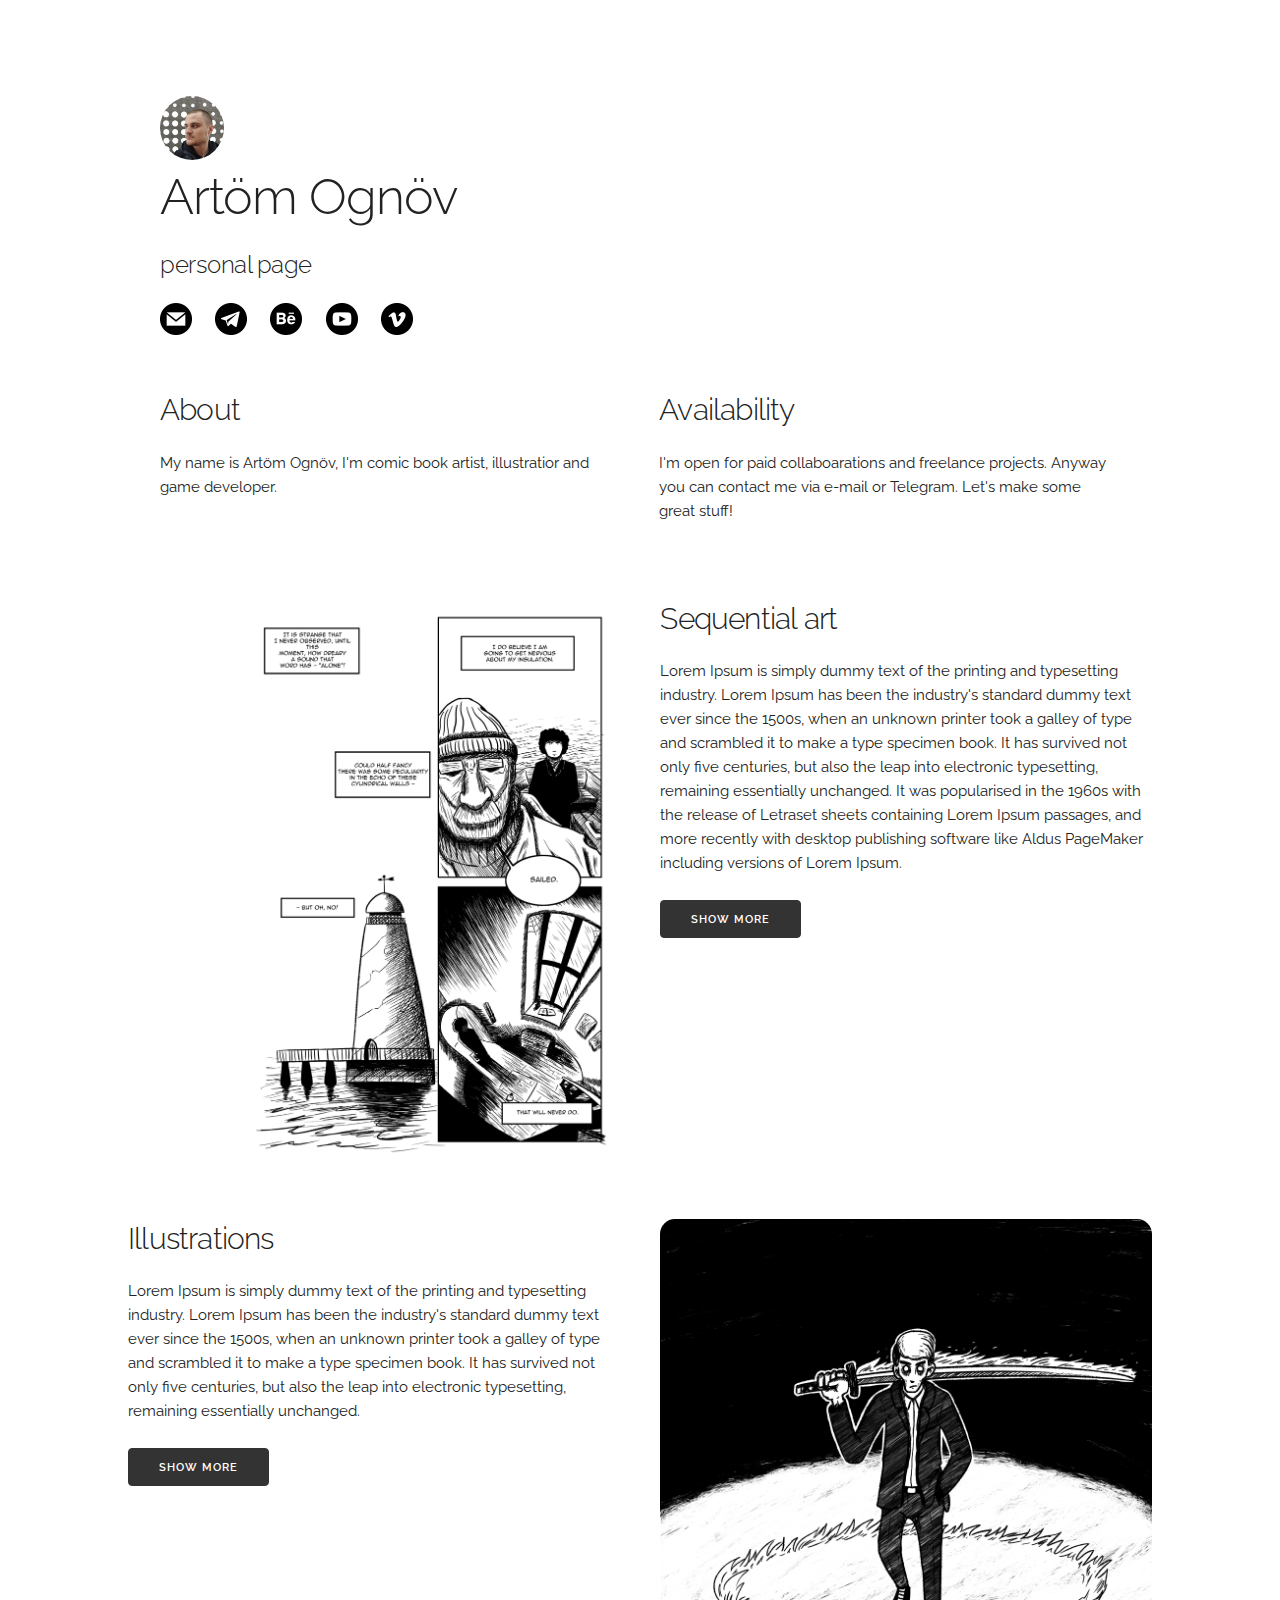
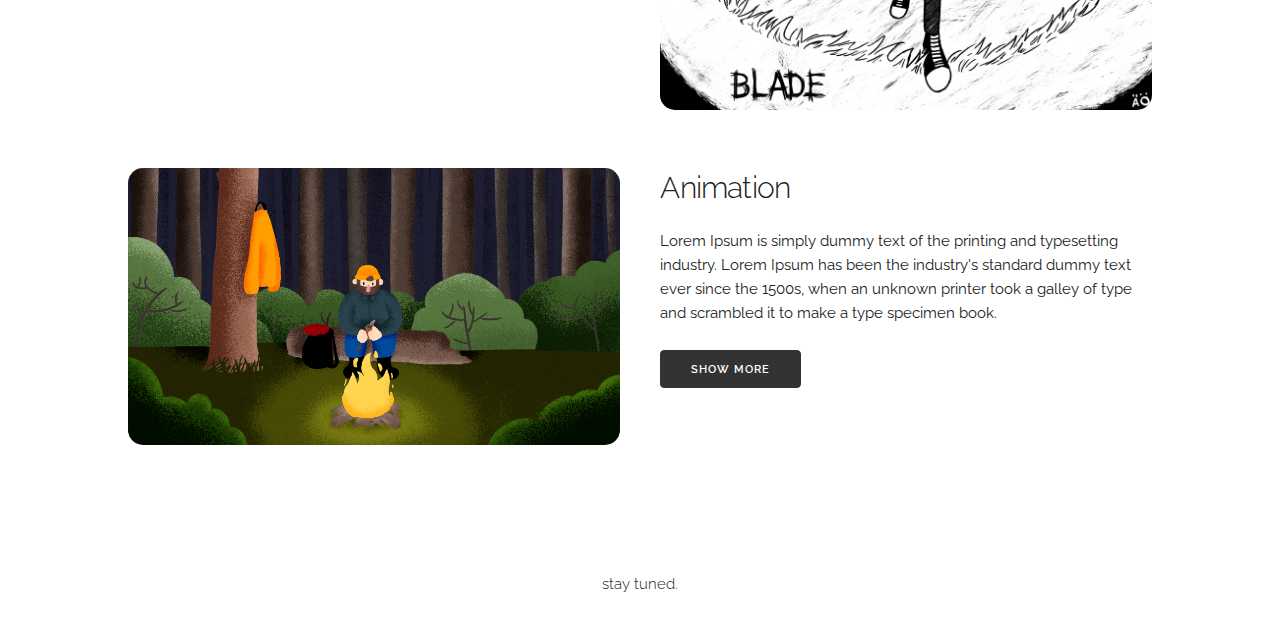
==== index.html @ e4037d02 "minor fixes" ====
<!DOCTYPE html>
<html lang="en">
<head>

  <!-- Basic Page Needs
  –––––––––––––––––––––––––––––––––––––––––––––––––– -->
  <meta charset="utf-8">
  <title>Artöm Ognöv</title>
  <meta name="description" content="personal site">
  <meta name="author" content="Artöm Ognöv">

  <!-- Mobile Specific Metas
  –––––––––––––––––––––––––––––––––––––––––––––––––– -->
  <meta name="viewport" content="width=device-width, initial-scale=1">

  <!-- FONT
  –––––––––––––––––––––––––––––––––––––––––––––––––– -->
  <link href="//fonts.googleapis.com/css?family=Raleway:400,300,600" rel="stylesheet" type="text/css">

  <!-- CSS
  –––––––––––––––––––––––––––––––––––––––––––––––––– -->
  <link rel="stylesheet" href="css/normalize.css">
  <link rel="stylesheet" href="css/skeleton.css">

  <!-- Favicon
  –––––––––––––––––––––––––––––––––––––––––––––––––– -->
  <link rel="icon" type="image/png" href="images/favicon.png">

</head>
<body>

  <!-- Primary Page Layout
  –––––––––––––––––––––––––––––––––––––––––––––––––– -->
  <div class="container">
    <div class="row">
      <img class="avatar" src="images/avatar.jpg" width="64px" style="margin-top: 10%">
      <h1>Artöm Ognöv</h1>
      <h5>personal page</h5>
      <div class="one-half column"></div>
        <a href="mailto:artyom.ognyov@gmail.com"><img src="images/icons/mail.png" height="32px" style="margin-right: 2%;"></a>
        <a href="https://t.me/artyomognyov"><img src="images/icons/telegram.png" height="32px" style="margin-right: 2%;"></a>
        <a href="https://www.behance.net/artyomognyov"><img src="images/icons/behance.png" height="32px" style="margin-right: 2%;"></a>
        <a href="http://youtube.com/channel/UCqDuFODwMZjMfNaMQkDaqhQ"><img src="images/icons/youtube.png" height="32px" style="margin-right: 2%;"></a>
        <a href="https://vimeo.com/artyomognyov"><img src="images/icons/vimeo.png" height="32px" style="margin-right: 2%;"></a>
      </div>
    </div>
  </div>

  <div class="container">
    <div class="row">
      <div class="one-half column" style="margin-top: 5%">
        <h4>About</h4>
        <p>My name is Artöm Ognöv, I'm comic book artist, illustratior and game developer. </p>
      </div>
      <div class="one-half column" style="margin-top: 5%">
        <h4>Availability</h4>
        <p>I'm open for paid collaboarations and freelance projects. Anyway you can contact me via e-mail or Telegram. Let's make some great stuff!</p>
      </div>
    </div>
  </div>

  <div class=container”>
    <div class="row" style="margin-left: 10%; margin-right: 10%">
      <div class="one-half column" style="margin-top: 5%">
        <img class="preview-image" src="images/sequential_art/sequential_art_preview.png" width="75%" style="margin-left: 25%">
      </div>
      <div class="one-half column" style="margin-top: 5%">
        <h4>Sequential art</h4>
        <p>Lorem Ipsum is simply dummy text of the printing and typesetting industry. Lorem Ipsum has been the industry's standard dummy text ever since the 1500s, when an unknown printer took a galley of type and scrambled it to make a type specimen book. It has survived not only five centuries, but also the leap into electronic typesetting, remaining essentially unchanged. It was popularised in the 1960s with the release of Letraset sheets containing Lorem Ipsum passages, and more recently with desktop publishing software like Aldus PageMaker including versions of Lorem Ipsum.</p>
        <a class="button button-primary" href="/sequential_art.html">Show more</a>
      </div>
    </div>

    <div class="row" style="margin-left: 10%; margin-right: 10%">
      <div class="one-half column" style="margin-top: 5%">
        <h4>Illustrations</h4>
        <p>Lorem Ipsum is simply dummy text of the printing and typesetting industry. Lorem Ipsum has been the industry's standard dummy text ever since the 1500s, when an unknown printer took a galley of type and scrambled it to make a type specimen book. It has survived not only five centuries, but also the leap into electronic typesetting, remaining essentially unchanged.</p>
        <a class="button button-primary" href="/illustrations.html">Show more</a>
      </div>
      <div class="one-half column" style="margin-top: 5%">
        <img class="preview-image" src="images/illustrations/illustrations_preview.png" width="100%">
      </div>
    </div>

  <div class="row" style="margin-left: 10%; margin-right: 10%">
    <div class="one-half column" style="margin-top: 5%">
      <img class="preview-image" src="images/animation/animation_preview.png" width="100%">
    </div>
    <div class="one-half column" style="margin-top: 5%">
      <h4>Animation</h4>
      <p>Lorem Ipsum is simply dummy text of the printing and typesetting industry. Lorem Ipsum has been the industry's standard dummy text ever since the 1500s, when an unknown printer took a galley of type and scrambled it to make a type specimen book.</p>
      <a class="button button-primary" href="/animation.html">Show more</a>
    </div>
  </div>

  <br/>
  <br/>
  <br/>
  <br/>
  <br/>

  <center>
    <h6>stay tuned.</h6>
  </center>
  <br/>

</body>
</html>
---- css/skeleton.css ----
/*
* Skeleton V2.0.4
* Copyright 2014, Dave Gamache
* www.getskeleton.com
* Free to use under the MIT license.
* http://www.opensource.org/licenses/mit-license.php
* 12/29/2014
*/


/* Table of contents
––––––––––––––––––––––––––––––––––––––––––––––––––
- Grid
- Base Styles
- Typography
- Links
- Buttons
- Forms
- Lists
- Code
- Tables
- Spacing
- Utilities
- Clearing
- Media Queries
*/


/* Grid
–––––––––––––––––––––––––––––––––––––––––––––––––– */
.container {
  position: relative;
  width: 100%;
  max-width: 960px;
  margin: 0 auto;
  padding: 0 20px;
  box-sizing: border-box; }
.column,
.columns {
  width: 100%;
  float: left;
  box-sizing: border-box; }

/* For devices larger than 400px */
@media (min-width: 400px) {
  .container {
    width: 85%;
    padding: 0; }
}

/* For devices larger than 550px */
@media (min-width: 550px) {
  .container {
    width: 80%; }
  .column,
  .columns {
    margin-left: 4%; }
  .column:first-child,
  .columns:first-child {
    margin-left: 0; }

  .one.column,
  .one.columns                    { width: 4.66666666667%; }
  .two.columns                    { width: 13.3333333333%; }
  .three.columns                  { width: 22%;            }
  .four.columns                   { width: 30.6666666667%; }
  .five.columns                   { width: 39.3333333333%; }
  .six.columns                    { width: 48%;            }
  .seven.columns                  { width: 56.6666666667%; }
  .eight.columns                  { width: 65.3333333333%; }
  .nine.columns                   { width: 74.0%;          }
  .ten.columns                    { width: 82.6666666667%; }
  .eleven.columns                 { width: 91.3333333333%; }
  .twelve.columns                 { width: 100%; margin-left: 0; }

  .one-third.column               { width: 30.6666666667%; }
  .two-thirds.column              { width: 65.3333333333%; }

  .one-half.column                { width: 48%; }

  /* Offsets */
  .offset-by-one.column,
  .offset-by-one.columns          { margin-left: 8.66666666667%; }
  .offset-by-two.column,
  .offset-by-two.columns          { margin-left: 17.3333333333%; }
  .offset-by-three.column,
  .offset-by-three.columns        { margin-left: 26%;            }
  .offset-by-four.column,
  .offset-by-four.columns         { margin-left: 34.6666666667%; }
  .offset-by-five.column,
  .offset-by-five.columns         { margin-left: 43.3333333333%; }
  .offset-by-six.column,
  .offset-by-six.columns          { margin-left: 52%;            }
  .offset-by-seven.column,
  .offset-by-seven.columns        { margin-left: 60.6666666667%; }
  .offset-by-eight.column,
  .offset-by-eight.columns        { margin-left: 69.3333333333%; }
  .offset-by-nine.column,
  .offset-by-nine.columns         { margin-left: 78.0%;          }
  .offset-by-ten.column,
  .offset-by-ten.columns          { margin-left: 86.6666666667%; }
  .offset-by-eleven.column,
  .offset-by-eleven.columns       { margin-left: 95.3333333333%; }

  .offset-by-one-third.column,
  .offset-by-one-third.columns    { margin-left: 34.6666666667%; }
  .offset-by-two-thirds.column,
  .offset-by-two-thirds.columns   { margin-left: 69.3333333333%; }

  .offset-by-one-half.column,
  .offset-by-one-half.columns     { margin-left: 52%; }

}


/* Base Styles
–––––––––––––––––––––––––––––––––––––––––––––––––– */
/* NOTE
html is set to 62.5% so that all the REM measurements throughout Skeleton
are based on 10px sizing. So basically 1.5rem = 15px :) */
html {
  font-size: 62.5%; }
body {
  font-size: 1.5em; /* currently ems cause chrome bug misinterpreting rems on body element */
  line-height: 1.6;
  font-weight: 400;
  font-family: "Raleway", "HelveticaNeue", "Helvetica Neue", Helvetica, Arial, sans-serif;
  color: #222; }

.center {
  margin: auto;
  padding: 2px;
}


/* Typography
–––––––––––––––––––––––––––––––––––––––––––––––––– */
h1, h2, h3, h4, h5, h6 {
  margin-top: 0;
  margin-bottom: 2rem;
  font-weight: 300; }
h1 { font-size: 4.0rem; line-height: 1.2;  letter-spacing: -.1rem;}
h2 { font-size: 3.6rem; line-height: 1.25; letter-spacing: -.1rem; }
h3 { font-size: 3.0rem; line-height: 1.3;  letter-spacing: -.1rem; }
h4 { font-size: 2.4rem; line-height: 1.35; letter-spacing: -.08rem; }
h5 { font-size: 1.8rem; line-height: 1.5;  letter-spacing: -.05rem; }
h6 { font-size: 1.5rem; line-height: 1.6;  letter-spacing: 0; }

/* Larger than phablet */
@media (min-width: 550px) {
  h1 { font-size: 5.0rem; }
  h2 { font-size: 4.2rem; }
  h3 { font-size: 3.6rem; }
  h4 { font-size: 3.0rem; }
  h5 { font-size: 2.4rem; }
  h6 { font-size: 1.5rem; }
}

p {
  margin-top: 0; }


/* Links
–––––––––––––––––––––––––––––––––––––––––––––––––– */
a {
  color: #1EAEDB; }
a:hover {
  color: #0FA0CE; }

.a-back {
  color: #333
}
.a-back:hover {
  color: #222
}


/* Buttons
–––––––––––––––––––––––––––––––––––––––––––––––––– */
.button,
button,
input[type="submit"],
input[type="reset"],
input[type="button"] {
  display: inline-block;
  height: 38px;
  padding: 0 30px;
  color: #555;
  text-align: center;
  font-size: 11px;
  font-weight: 600;
  line-height: 38px;
  letter-spacing: .1rem;
  text-transform: uppercase;
  text-decoration: none;
  white-space: nowrap;
  background-color: transparent;
  border-radius: 4px;
  border: 1px solid #bbb;
  cursor: pointer;
  box-sizing: border-box; }
.button:hover,
button:hover,
input[type="submit"]:hover,
input[type="reset"]:hover,
input[type="button"]:hover,
.button:focus,
button:focus,
input[type="submit"]:focus,
input[type="reset"]:focus,
input[type="button"]:focus {
  color: #333;
  border-color: #888;
  outline: 0; }
.button.button-primary,
button.button-primary,
input[type="submit"].button-primary,
input[type="reset"].button-primary,
input[type="button"].button-primary {
  color: #FFF;
  background-color: #333;
  border-color: #333; }
.button.button-primary:hover,
button.button-primary:hover,
input[type="submit"].button-primary:hover,
input[type="reset"].button-primary:hover,
input[type="button"].button-primary:hover,
.button.button-primary:focus,
button.button-primary:focus,
input[type="submit"].button-primary:focus,
input[type="reset"].button-primary:focus,
input[type="button"].button-primary:focus {
  color: #FFF;
  background-color: #222;
  border-color: #222; }

/* Forms
–––––––––––––––––––––––––––––––––––––––––––––––––– */
input[type="email"],
input[type="number"],
input[type="search"],
input[type="text"],
input[type="tel"],
input[type="url"],
input[type="password"],
textarea,
select {
  height: 38px;
  padding: 6px 10px; /* The 6px vertically centers text on FF, ignored by Webkit */
  background-color: #fff;
  border: 1px solid #D1D1D1;
  border-radius: 4px;
  box-shadow: none;
  box-sizing: border-box; }
/* Removes awkward default styles on some inputs for iOS */
input[type="email"],
input[type="number"],
input[type="search"],
input[type="text"],
input[type="tel"],
input[type="url"],
input[type="password"],
textarea {
  -webkit-appearance: none;
     -moz-appearance: none;
          appearance: none; }
textarea {
  min-height: 65px;
  padding-top: 6px;
  padding-bottom: 6px; }
input[type="email"]:focus,
input[type="number"]:focus,
input[type="search"]:focus,
input[type="text"]:focus,
input[type="tel"]:focus,
input[type="url"]:focus,
input[type="password"]:focus,
textarea:focus,
select:focus {
  border: 1px solid #33C3F0;
  outline: 0; }
label,
legend {
  display: block;
  margin-bottom: .5rem;
  font-weight: 600; }
fieldset {
  padding: 0;
  border-width: 0; }
input[type="checkbox"],
input[type="radio"] {
  display: inline; }
label > .label-body {
  display: inline-block;
  margin-left: .5rem;
  font-weight: normal; }


/* Lists
–––––––––––––––––––––––––––––––––––––––––––––––––– */
ul {
  list-style: circle inside; }
ol {
  list-style: decimal inside; }
ol, ul {
  padding-left: 0;
  margin-top: 0; }
ul ul,
ul ol,
ol ol,
ol ul {
  margin: 1.5rem 0 1.5rem 3rem;
  font-size: 90%; }
li {
  margin-bottom: 1rem; }


/* Code
–––––––––––––––––––––––––––––––––––––––––––––––––– */
code {
  padding: .2rem .5rem;
  margin: 0 .2rem;
  font-size: 90%;
  white-space: nowrap;
  background: #F1F1F1;
  border: 1px solid #E1E1E1;
  border-radius: 4px; }
pre > code {
  display: block;
  padding: 1rem 1.5rem;
  white-space: pre; }


/* Tables
–––––––––––––––––––––––––––––––––––––––––––––––––– */
th,
td {
  padding: 12px 15px;
  text-align: left;
  border-bottom: 1px solid #E1E1E1; }
th:first-child,
td:first-child {
  padding-left: 0; }
th:last-child,
td:last-child {
  padding-right: 0; }


/* Spacing
–––––––––––––––––––––––––––––––––––––––––––––––––– */
button,
.button {
  margin-bottom: 1rem; }
input,
textarea,
select,
fieldset {
  margin-bottom: 1.5rem; }
pre,
blockquote,
dl,
figure,
table,
p,
ul,
ol,
form {
  margin-bottom: 2.5rem; }


/* Utilities
–––––––––––––––––––––––––––––––––––––––––––––––––– */
.u-full-width {
  width: 100%;
  box-sizing: border-box; }
.u-max-full-width {
  max-width: 100%;
  box-sizing: border-box; }
.u-pull-right {
  float: right; }
.u-pull-left {
  float: left; }


/* Misc
–––––––––––––––––––––––––––––––––––––––––––––––––– */
hr {
  margin-top: 3rem;
  margin-bottom: 3.5rem;
  border-width: 0;
  border-top: 1px solid #E1E1E1; }


/* Clearing
–––––––––––––––––––––––––––––––––––––––––––––––––– */

/* Self Clearing Goodness */
.container:after,
.row:after,
.u-cf {
  content: "";
  display: table;
  clear: both; }

.avatar {
  position: relative;
  border-radius: 50%;
}

.preview-image {
  border-radius: 15px;
}

.scale {
  z-index: 0;
  transition: all .2s;
  margin: 0 auto;
}

.scale:hover {
  z-index: 1;
  transform: scale(1.05);
}

.gallery-image {
  border-radius: 15px;
}
  

/* Media Queries
–––––––––––––––––––––––––––––––––––––––––––––––––– */
/*
Note: The best way to structure the use of media queries is to create the queries
near the relevant code. For example, if you wanted to change the styles for buttons
on small devices, paste the mobile query code up in the buttons section and style it
there.
*/


/* Larger than mobile */
@media (min-width: 400px) {}

/* Larger than phablet (also point when grid becomes active) */
@media (min-width: 550px) {}

/* Larger than tablet */
@media (min-width: 750px) {}

/* Larger than desktop */
@media (min-width: 1000px) {}

/* Larger than Desktop HD */
@media (min-width: 1200px) {}
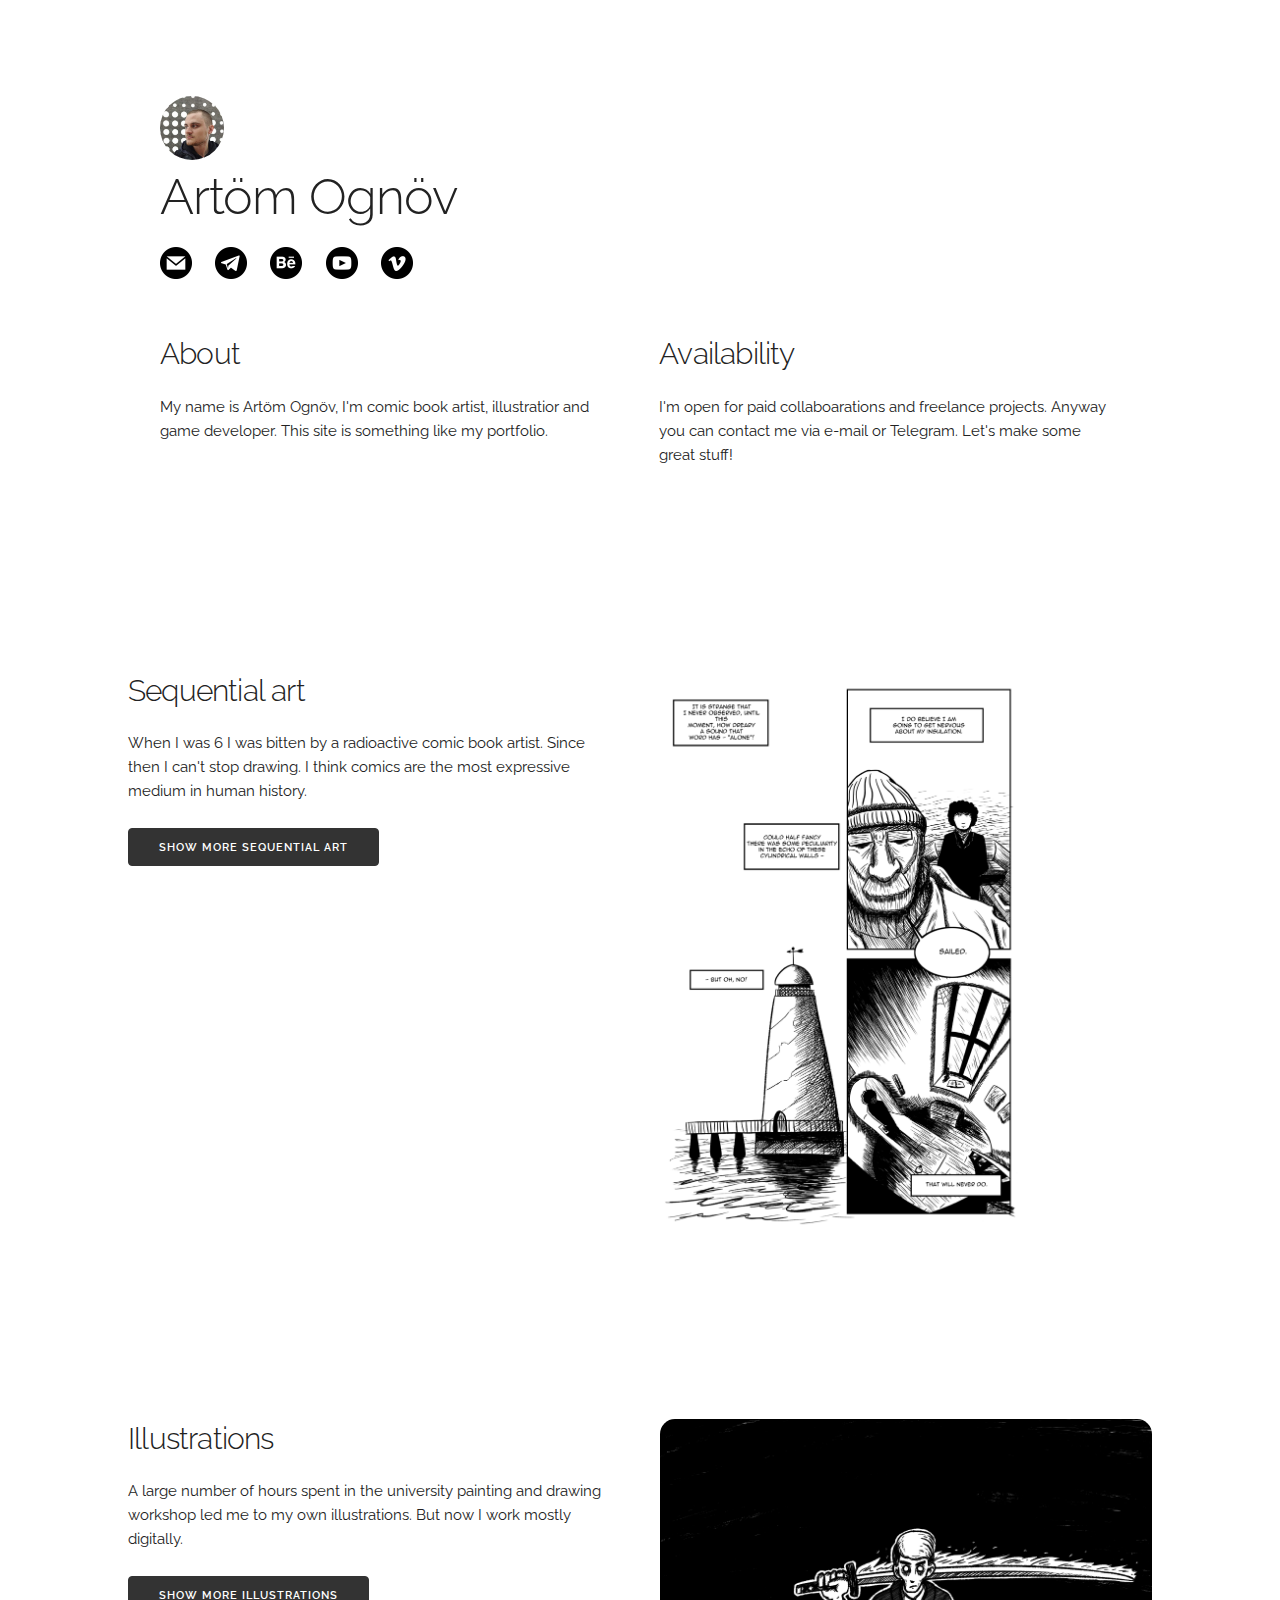
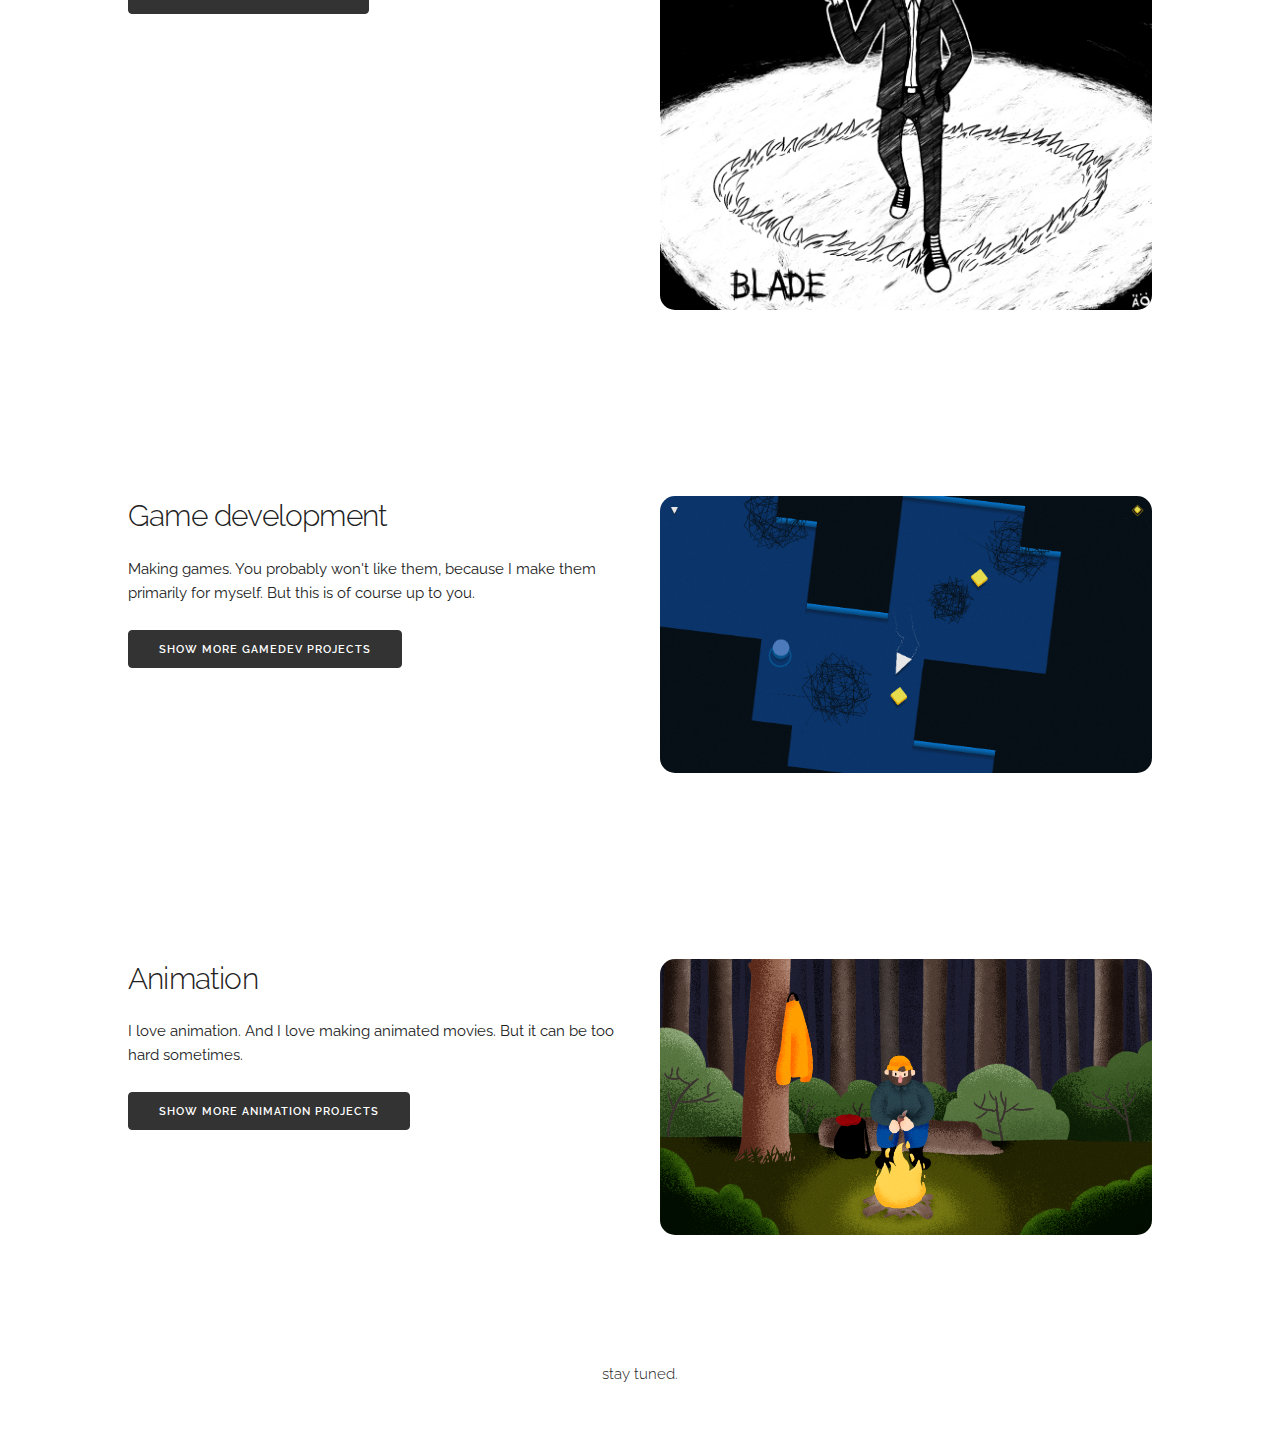
==== commit 3f91f025: "release" ====
--- a/index.html
+++ b/index.html
@@ -35,7 +35,7 @@
     <div class="row">
       <img class="avatar" src="images/avatar.jpg" width="64px" style="margin-top: 10%">
       <h1>Artöm Ognöv</h1>
-      <h5>personal page</h5>
+      <!-- <h5>personal page</h5> -->
       <div class="one-half column"></div>
         <a href="mailto:artyom.ognyov@gmail.com"><img src="images/icons/mail.png" height="32px" style="margin-right: 2%;"></a>
         <a href="https://t.me/artyomognyov"><img src="images/icons/telegram.png" height="32px" style="margin-right: 2%;"></a>
@@ -50,7 +50,7 @@
     <div class="row">
       <div class="one-half column" style="margin-top: 5%">
         <h4>About</h4>
-        <p>My name is Artöm Ognöv, I'm comic book artist, illustratior and game developer. </p>
+        <p>My name is Artöm Ognöv, I'm comic book artist, illustratior and game developer. This site is something like my portfolio.</p>
       </div>
       <div class="one-half column" style="margin-top: 5%">
         <h4>Availability</h4>
@@ -60,36 +60,47 @@
   </div>
 
   <div class=container”>
-    <div class="row" style="margin-left: 10%; margin-right: 10%">
+    <div class="row" style="margin-left: 10%; margin-right: 10%; margin-top: 10%">
       <div class="one-half column" style="margin-top: 5%">
-        <img class="preview-image" src="images/sequential_art/sequential_art_preview.png" width="75%" style="margin-left: 25%">
+        <h4>Sequential art</h4>
+        <p>When I was 6 I was bitten by a radioactive comic book artist. Since then I can't stop drawing. I think comics are the most expressive medium in human history.</p>
+        <a class="button button-primary" href="/sequential_art.html">Show more sequential art</a>
       </div>
       <div class="one-half column" style="margin-top: 5%">
-        <h4>Sequential art</h4>
-        <p>Lorem Ipsum is simply dummy text of the printing and typesetting industry. Lorem Ipsum has been the industry's standard dummy text ever since the 1500s, when an unknown printer took a galley of type and scrambled it to make a type specimen book. It has survived not only five centuries, but also the leap into electronic typesetting, remaining essentially unchanged. It was popularised in the 1960s with the release of Letraset sheets containing Lorem Ipsum passages, and more recently with desktop publishing software like Aldus PageMaker including versions of Lorem Ipsum.</p>
-        <a class="button button-primary" href="/sequential_art.html">Show more</a>
+        <img class="preview-image" src="images/sequential_art/sequential_art_preview.png" width="75%">
       </div>
     </div>
 
-    <div class="row" style="margin-left: 10%; margin-right: 10%">
+    <div class="row" style="margin-left: 10%; margin-right: 10%; margin-top: 10%">
       <div class="one-half column" style="margin-top: 5%">
         <h4>Illustrations</h4>
-        <p>Lorem Ipsum is simply dummy text of the printing and typesetting industry. Lorem Ipsum has been the industry's standard dummy text ever since the 1500s, when an unknown printer took a galley of type and scrambled it to make a type specimen book. It has survived not only five centuries, but also the leap into electronic typesetting, remaining essentially unchanged.</p>
-        <a class="button button-primary" href="/illustrations.html">Show more</a>
+        <p>A large number of hours spent in the university painting and drawing workshop led me to my own illustrations. But now I work mostly digitally.</p>
+        <a class="button button-primary" href="/illustrations.html">Show more illustrations</a>
       </div>
       <div class="one-half column" style="margin-top: 5%">
         <img class="preview-image" src="images/illustrations/illustrations_preview.png" width="100%">
       </div>
     </div>
 
-  <div class="row" style="margin-left: 10%; margin-right: 10%">
+  <div class="row" style="margin-left: 10%; margin-right: 10%; margin-top: 10%">
+    <div class="one-half column" style="margin-top: 5%">
+      <h4>Game development</h4>
+      <p>Making games. You probably won't like them, because I make them primarily for myself. But this is of course up to you.</p>
+      <a class="button button-primary" href="/gamedev.html">Show more gamedev projects</a>
+    </div>
+    <div class="one-half column" style="margin-top: 5%">
+      <img class="preview-image" src="images/gamedev/gamedev_preview.png" width="100%">
+    </div>
+  </div>
+
+  <div class="row" style="margin-left: 10%; margin-right: 10%; margin-top: 10%">
+    <div class="one-half column" style="margin-top: 5%">
+      <h4>Animation</h4>
+      <p>I love animation. And I love making animated movies. But it can be too hard sometimes.</p>
+      <a class="button button-primary" href="/animation.html">Show more animation projects</a>
+    </div>
     <div class="one-half column" style="margin-top: 5%">
       <img class="preview-image" src="images/animation/animation_preview.png" width="100%">
-    </div>
-    <div class="one-half column" style="margin-top: 5%">
-      <h4>Animation</h4>
-      <p>Lorem Ipsum is simply dummy text of the printing and typesetting industry. Lorem Ipsum has been the industry's standard dummy text ever since the 1500s, when an unknown printer took a galley of type and scrambled it to make a type specimen book.</p>
-      <a class="button button-primary" href="/animation.html">Show more</a>
     </div>
   </div>
 
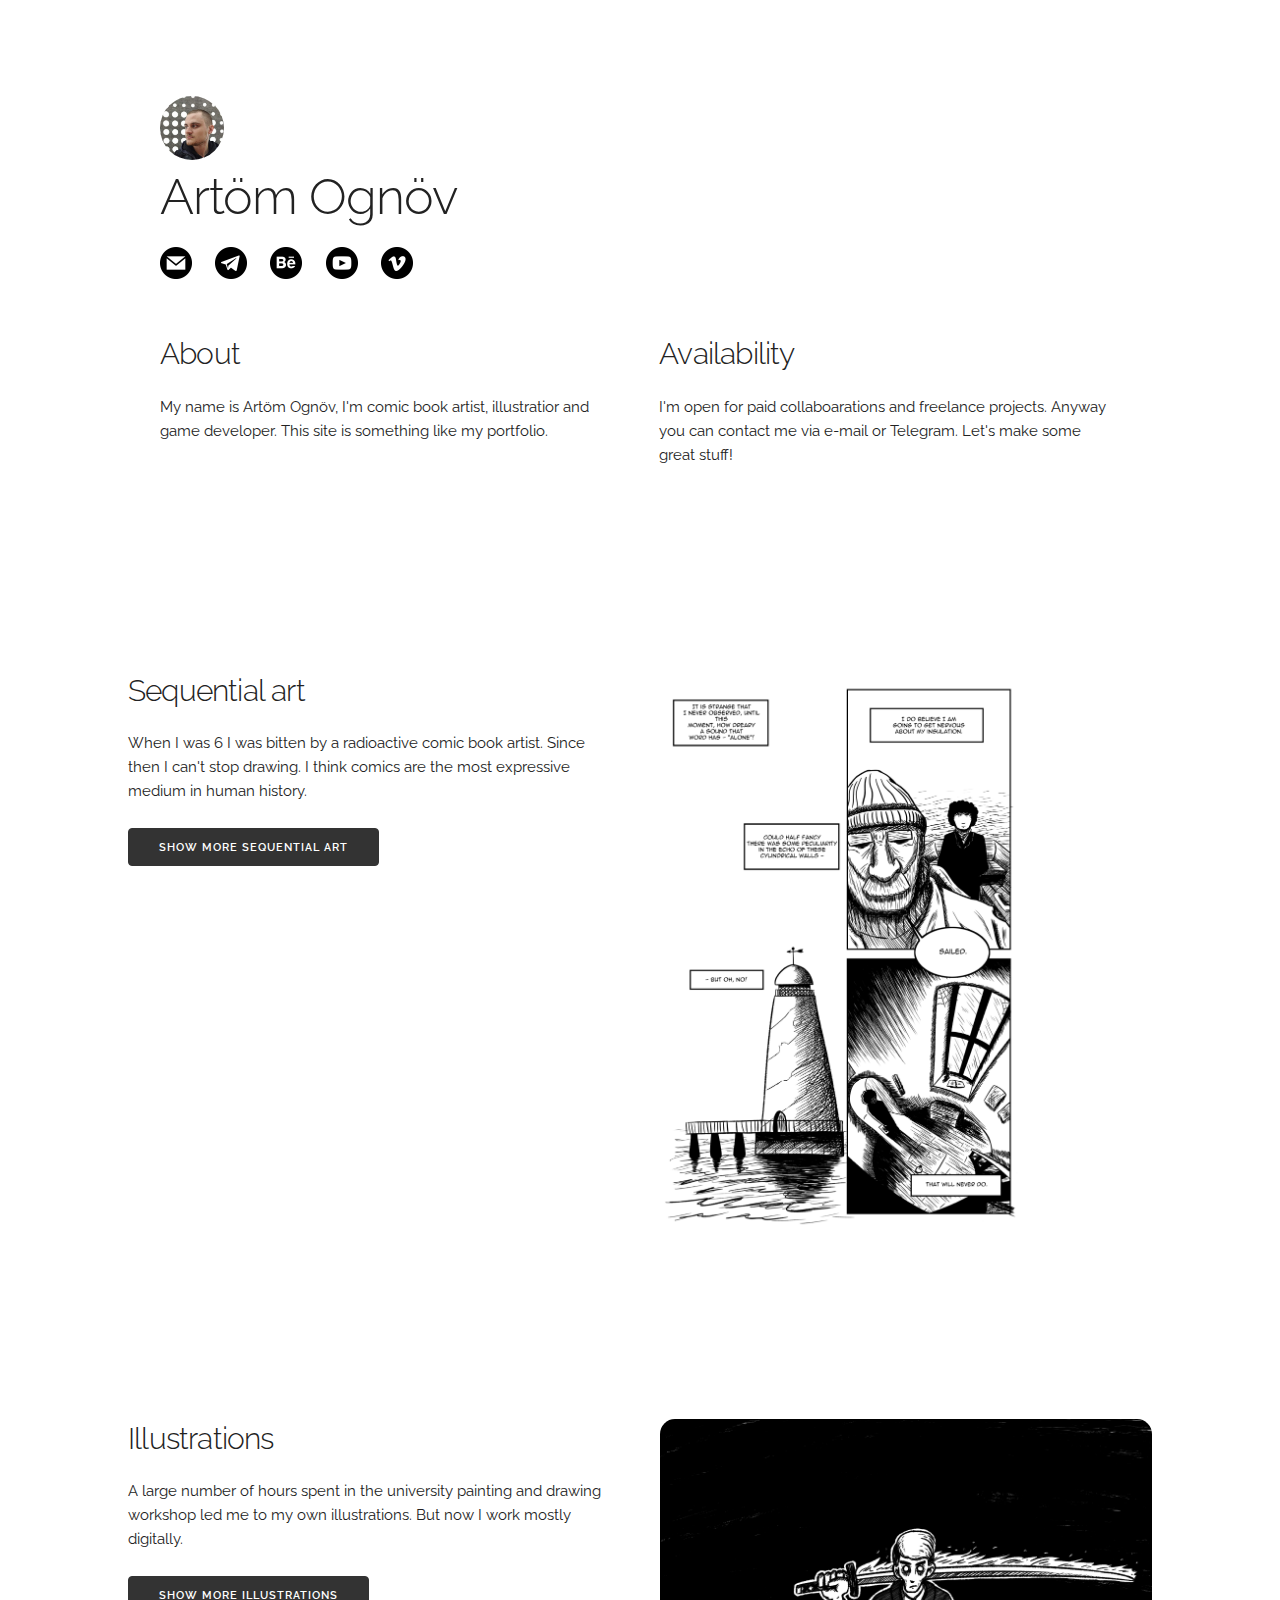
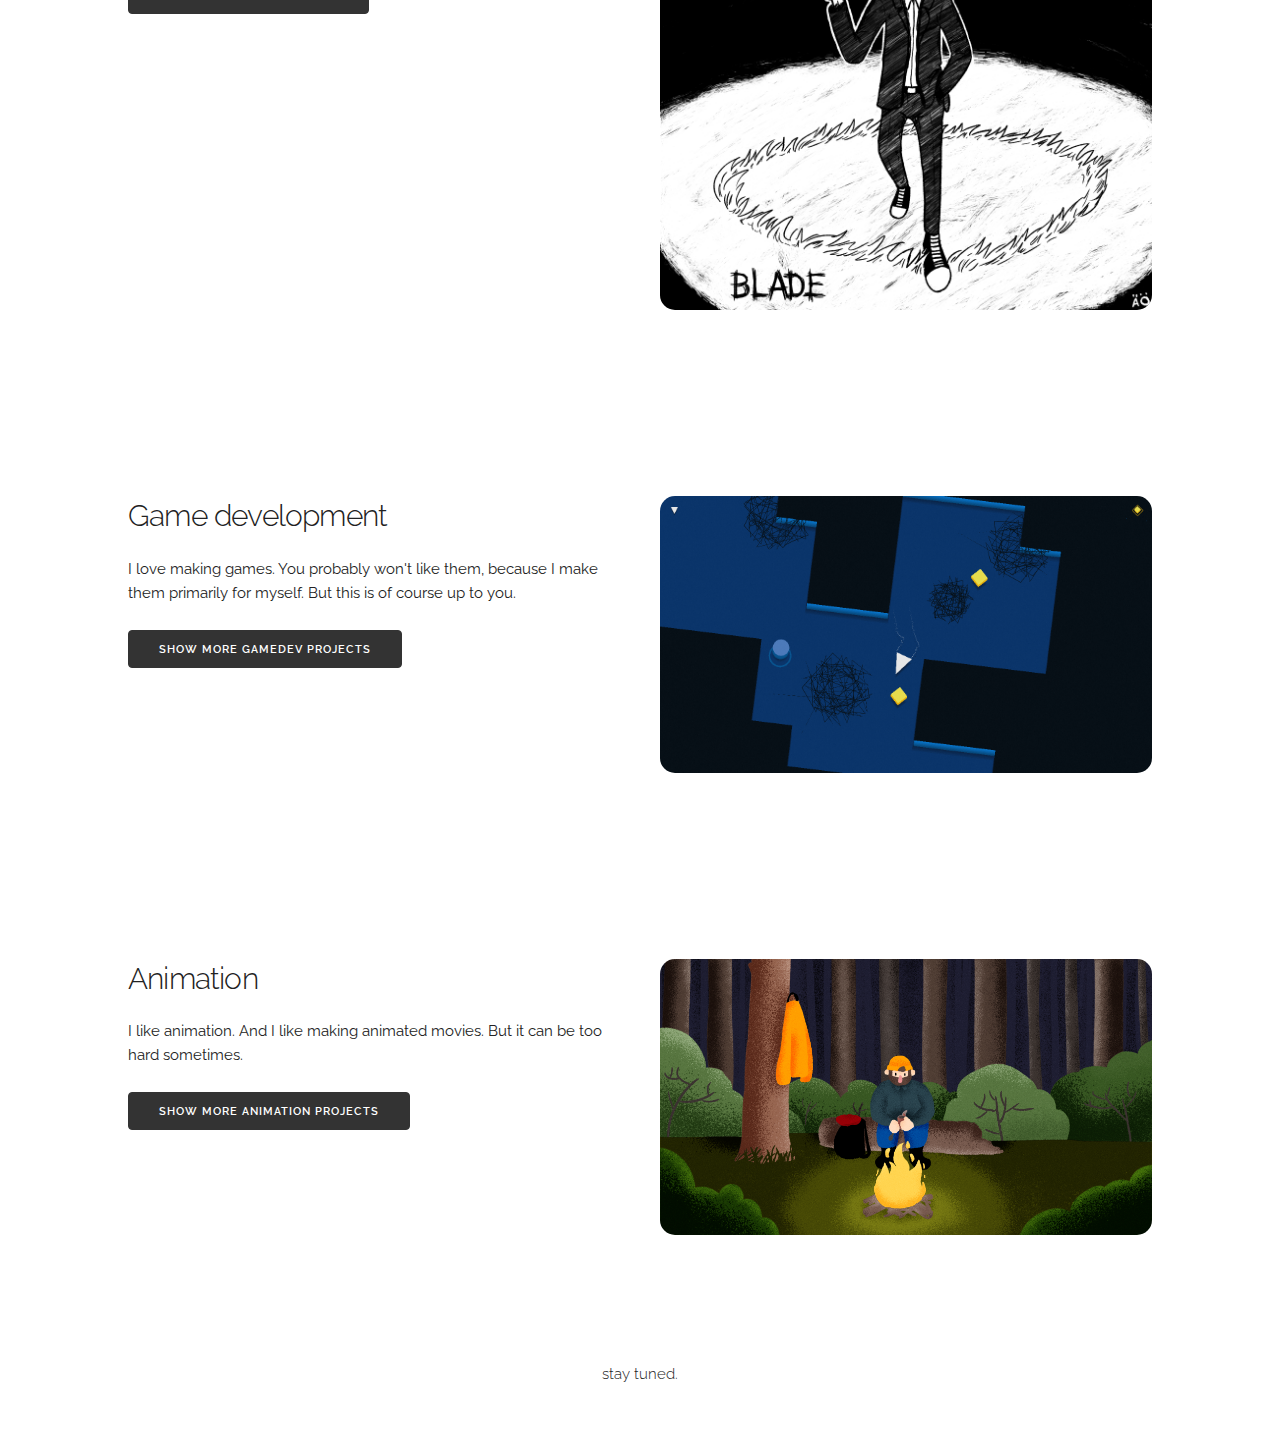
==== commit e6ecac5e: "typos" ====
--- a/index.html
+++ b/index.html
@@ -85,7 +85,7 @@
   <div class="row" style="margin-left: 10%; margin-right: 10%; margin-top: 10%">
     <div class="one-half column" style="margin-top: 5%">
       <h4>Game development</h4>
-      <p>Making games. You probably won't like them, because I make them primarily for myself. But this is of course up to you.</p>
+      <p>I love making games. You probably won't like them, because I make them primarily for myself. But this is of course up to you.</p>
       <a class="button button-primary" href="/gamedev.html">Show more gamedev projects</a>
     </div>
     <div class="one-half column" style="margin-top: 5%">
@@ -96,7 +96,7 @@
   <div class="row" style="margin-left: 10%; margin-right: 10%; margin-top: 10%">
     <div class="one-half column" style="margin-top: 5%">
       <h4>Animation</h4>
-      <p>I love animation. And I love making animated movies. But it can be too hard sometimes.</p>
+      <p>I like animation. And I like making animated movies. But it can be too hard sometimes.</p>
       <a class="button button-primary" href="/animation.html">Show more animation projects</a>
     </div>
     <div class="one-half column" style="margin-top: 5%">
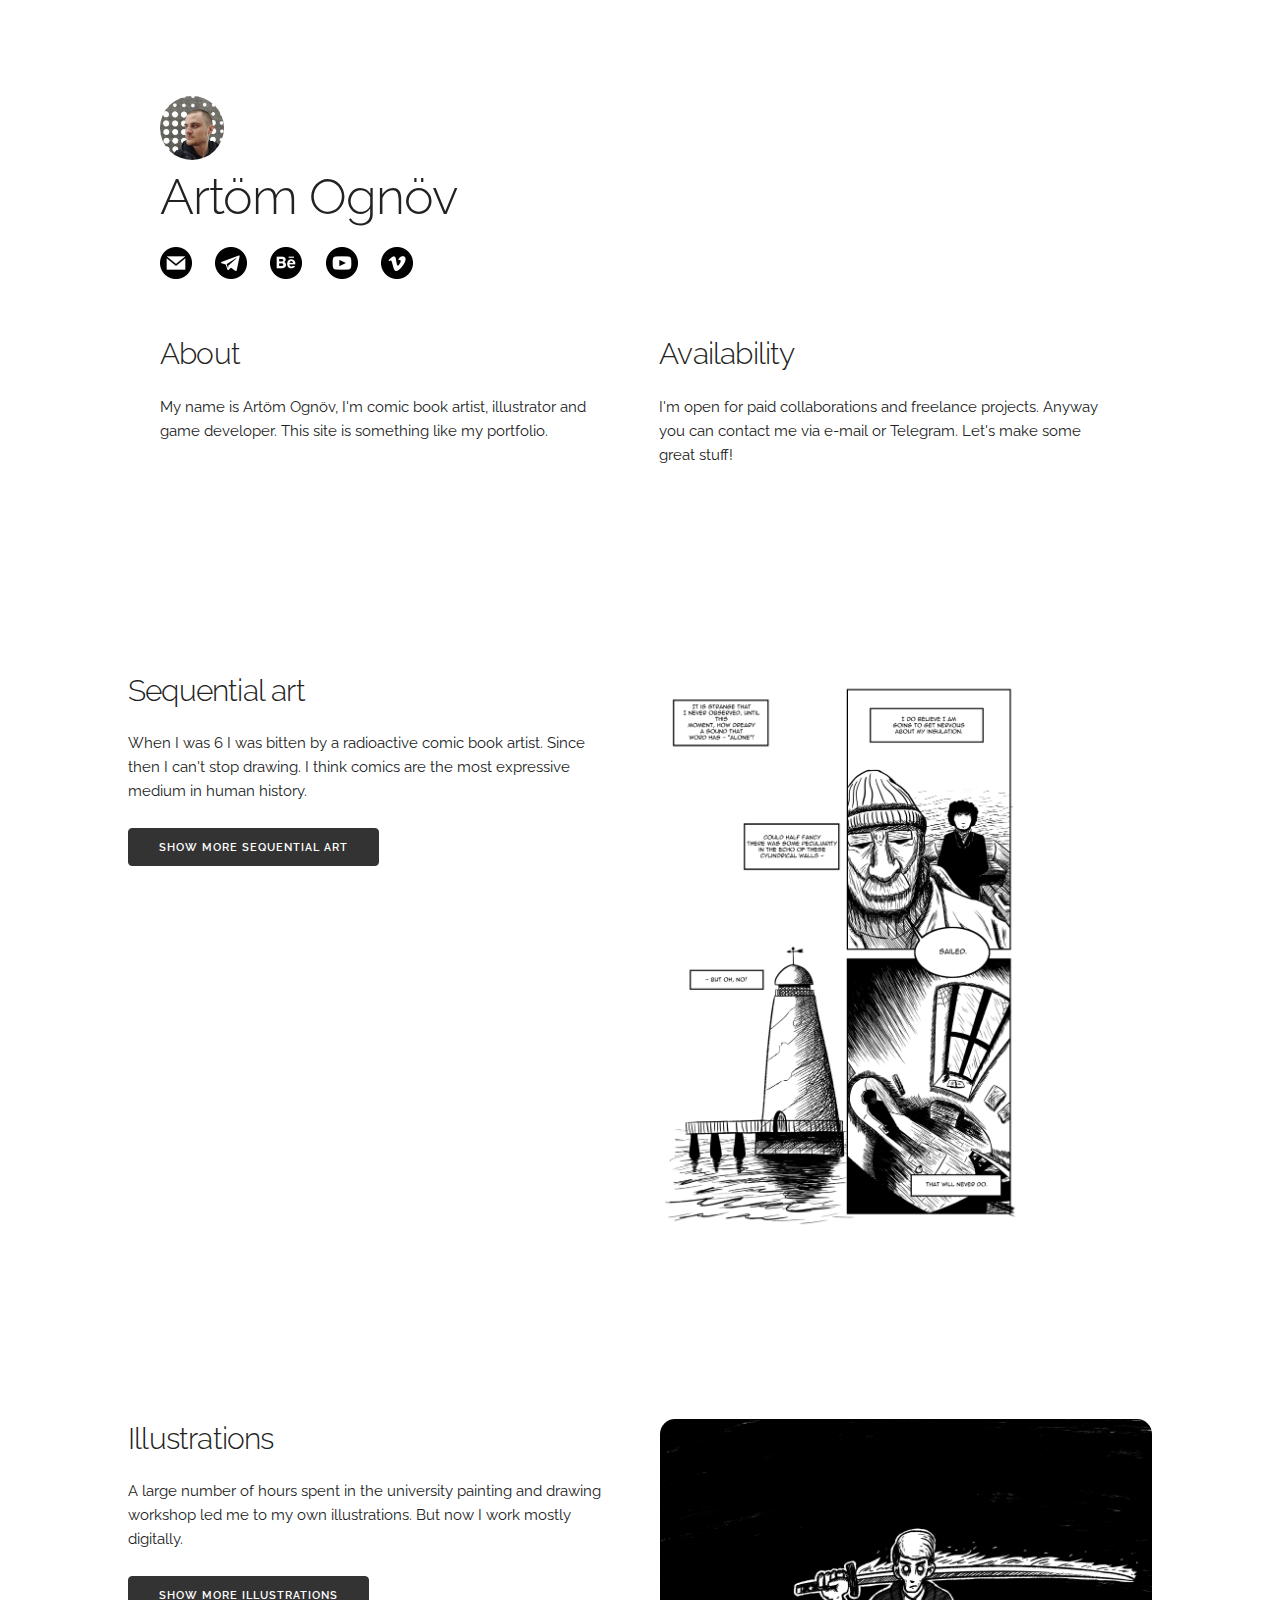
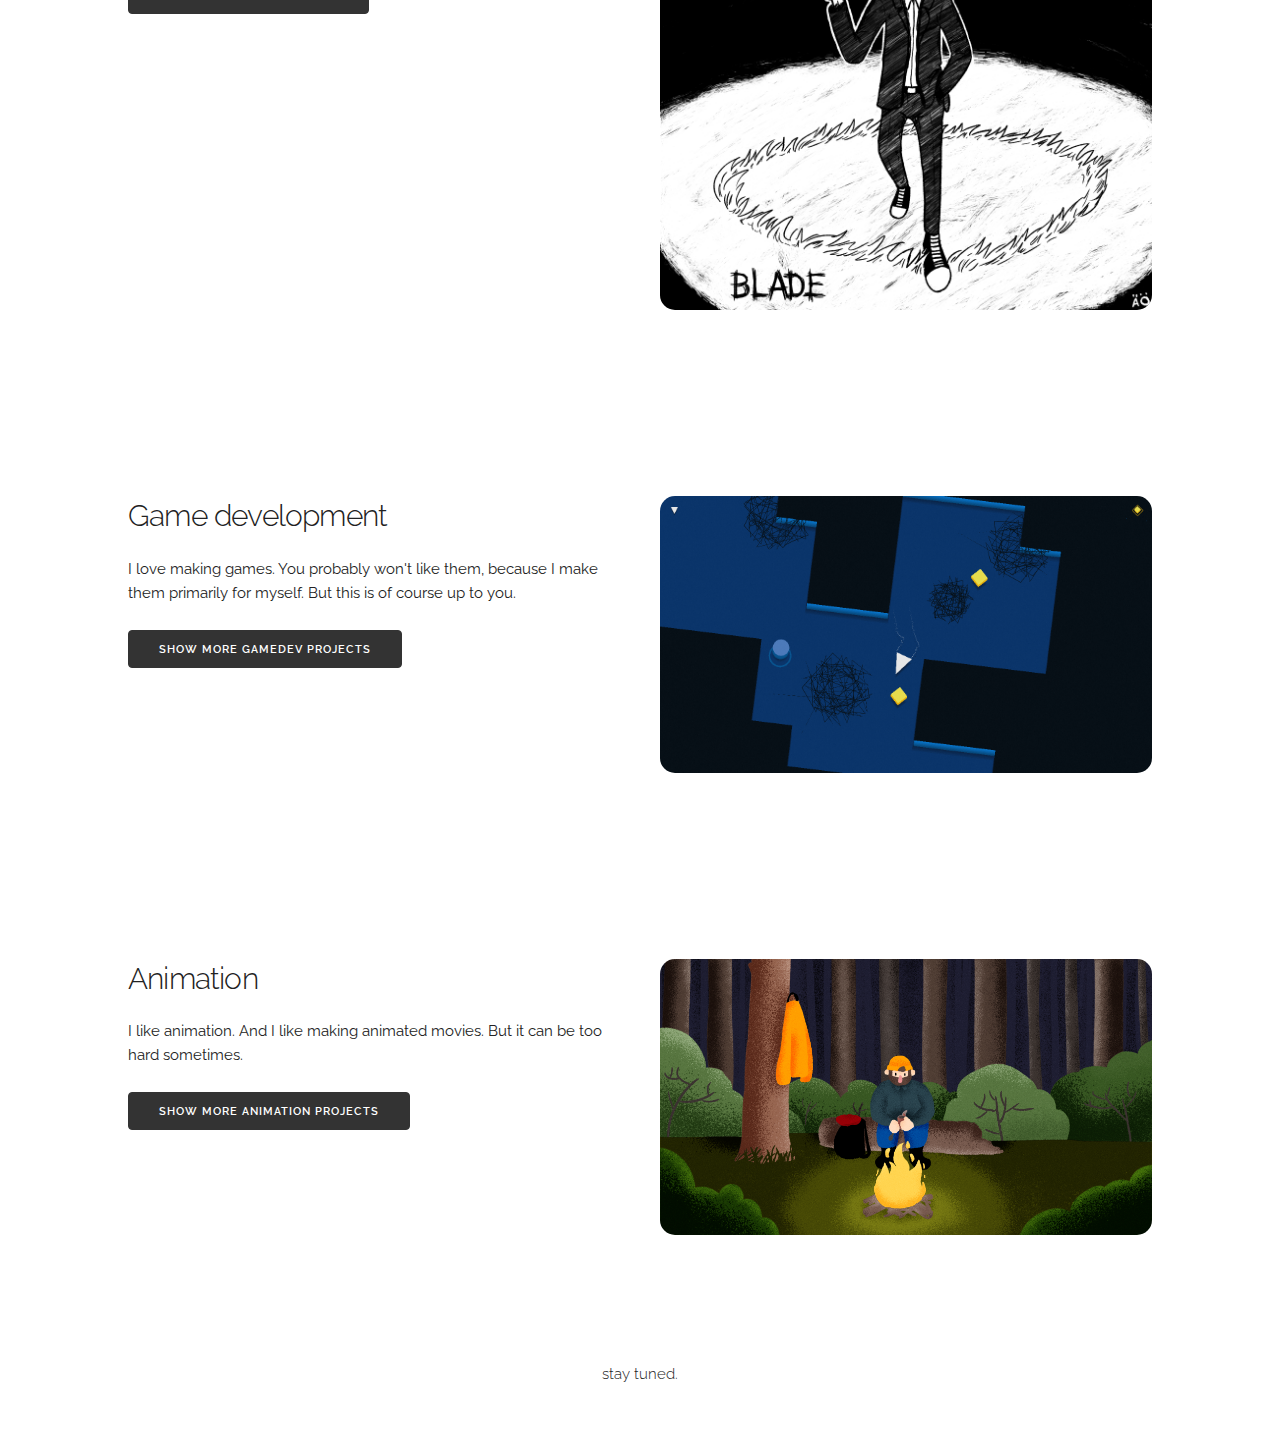
==== commit f13cd820: "fix typos" ====
--- a/index.html
+++ b/index.html
@@ -50,11 +50,11 @@
     <div class="row">
       <div class="one-half column" style="margin-top: 5%">
         <h4>About</h4>
-        <p>My name is Artöm Ognöv, I'm comic book artist, illustratior and game developer. This site is something like my portfolio.</p>
+        <p>My name is Artöm Ognöv, I'm comic book artist, illustrator and game developer. This site is something like my portfolio.</p>
       </div>
       <div class="one-half column" style="margin-top: 5%">
         <h4>Availability</h4>
-        <p>I'm open for paid collaboarations and freelance projects. Anyway you can contact me via e-mail or Telegram. Let's make some great stuff!</p>
+        <p>I'm open for paid collaborations and freelance projects. Anyway you can contact me via e-mail or Telegram. Let's make some great stuff!</p>
       </div>
     </div>
   </div>
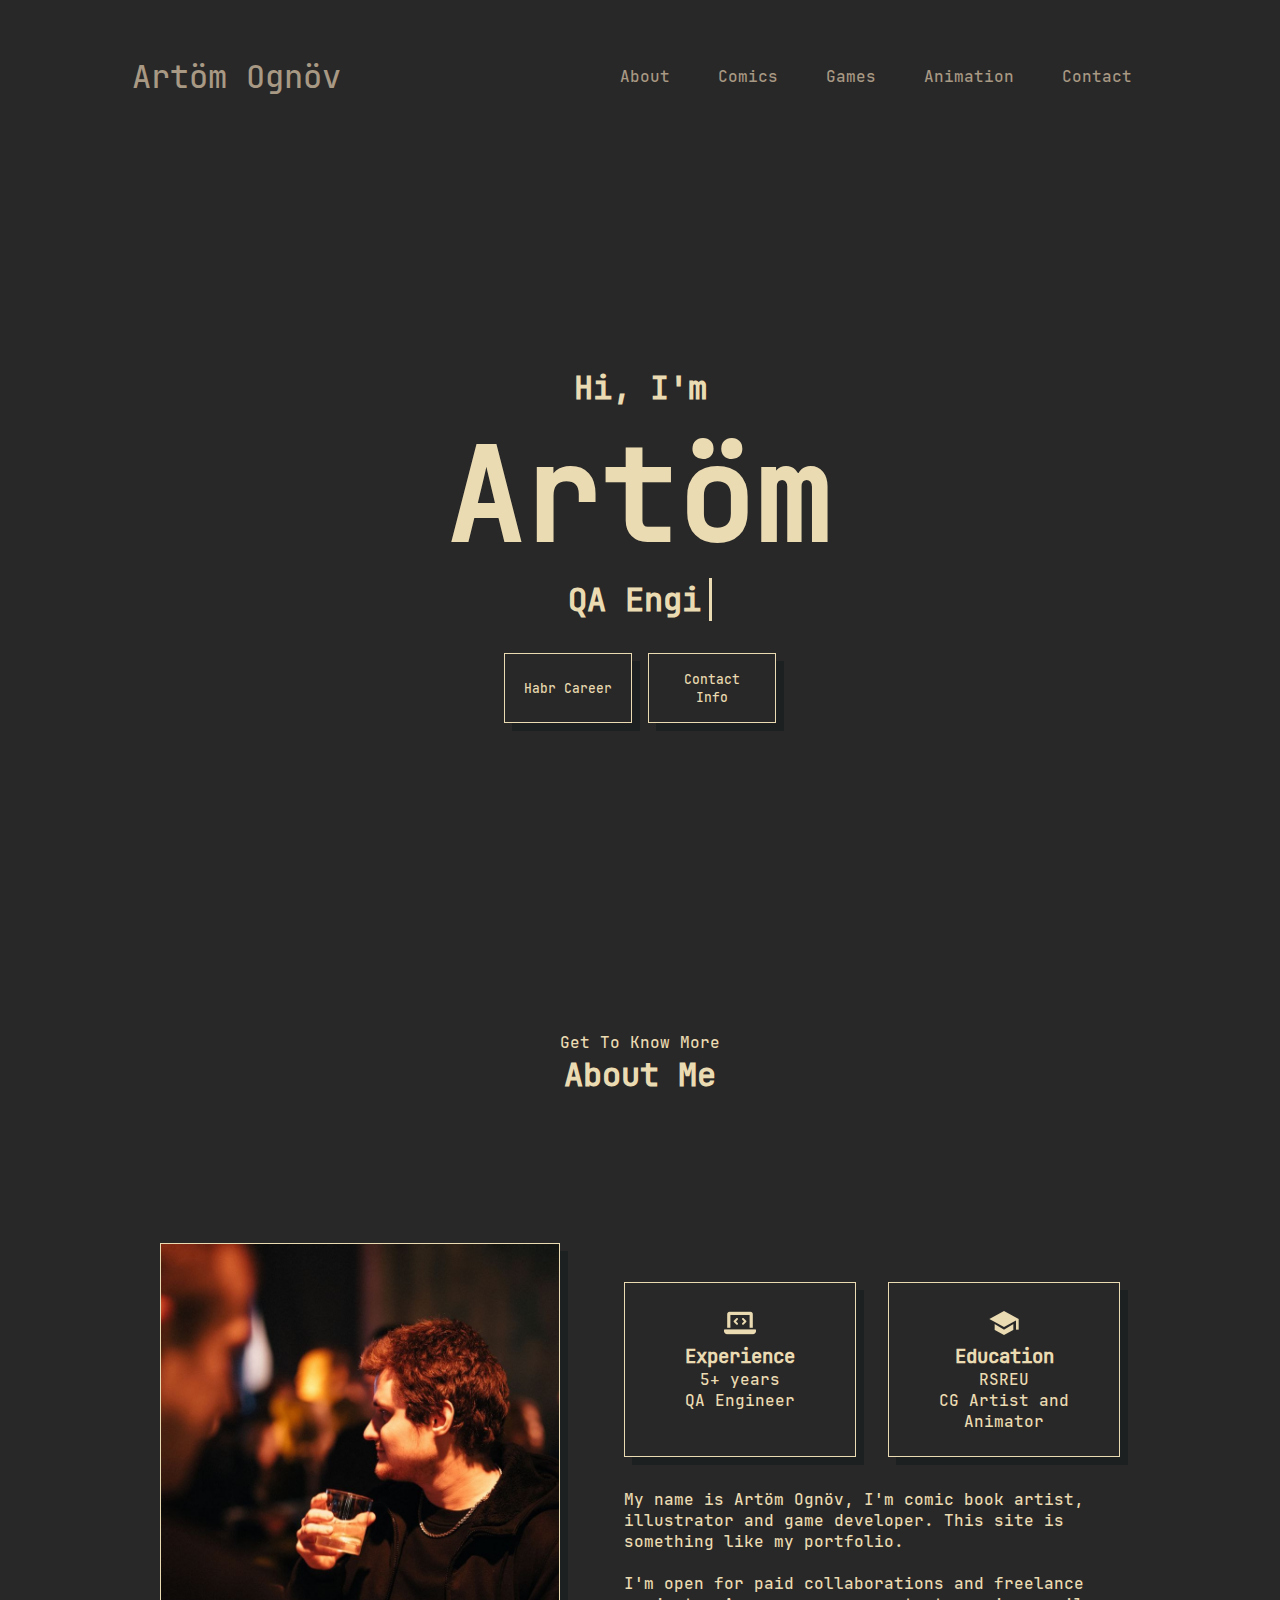
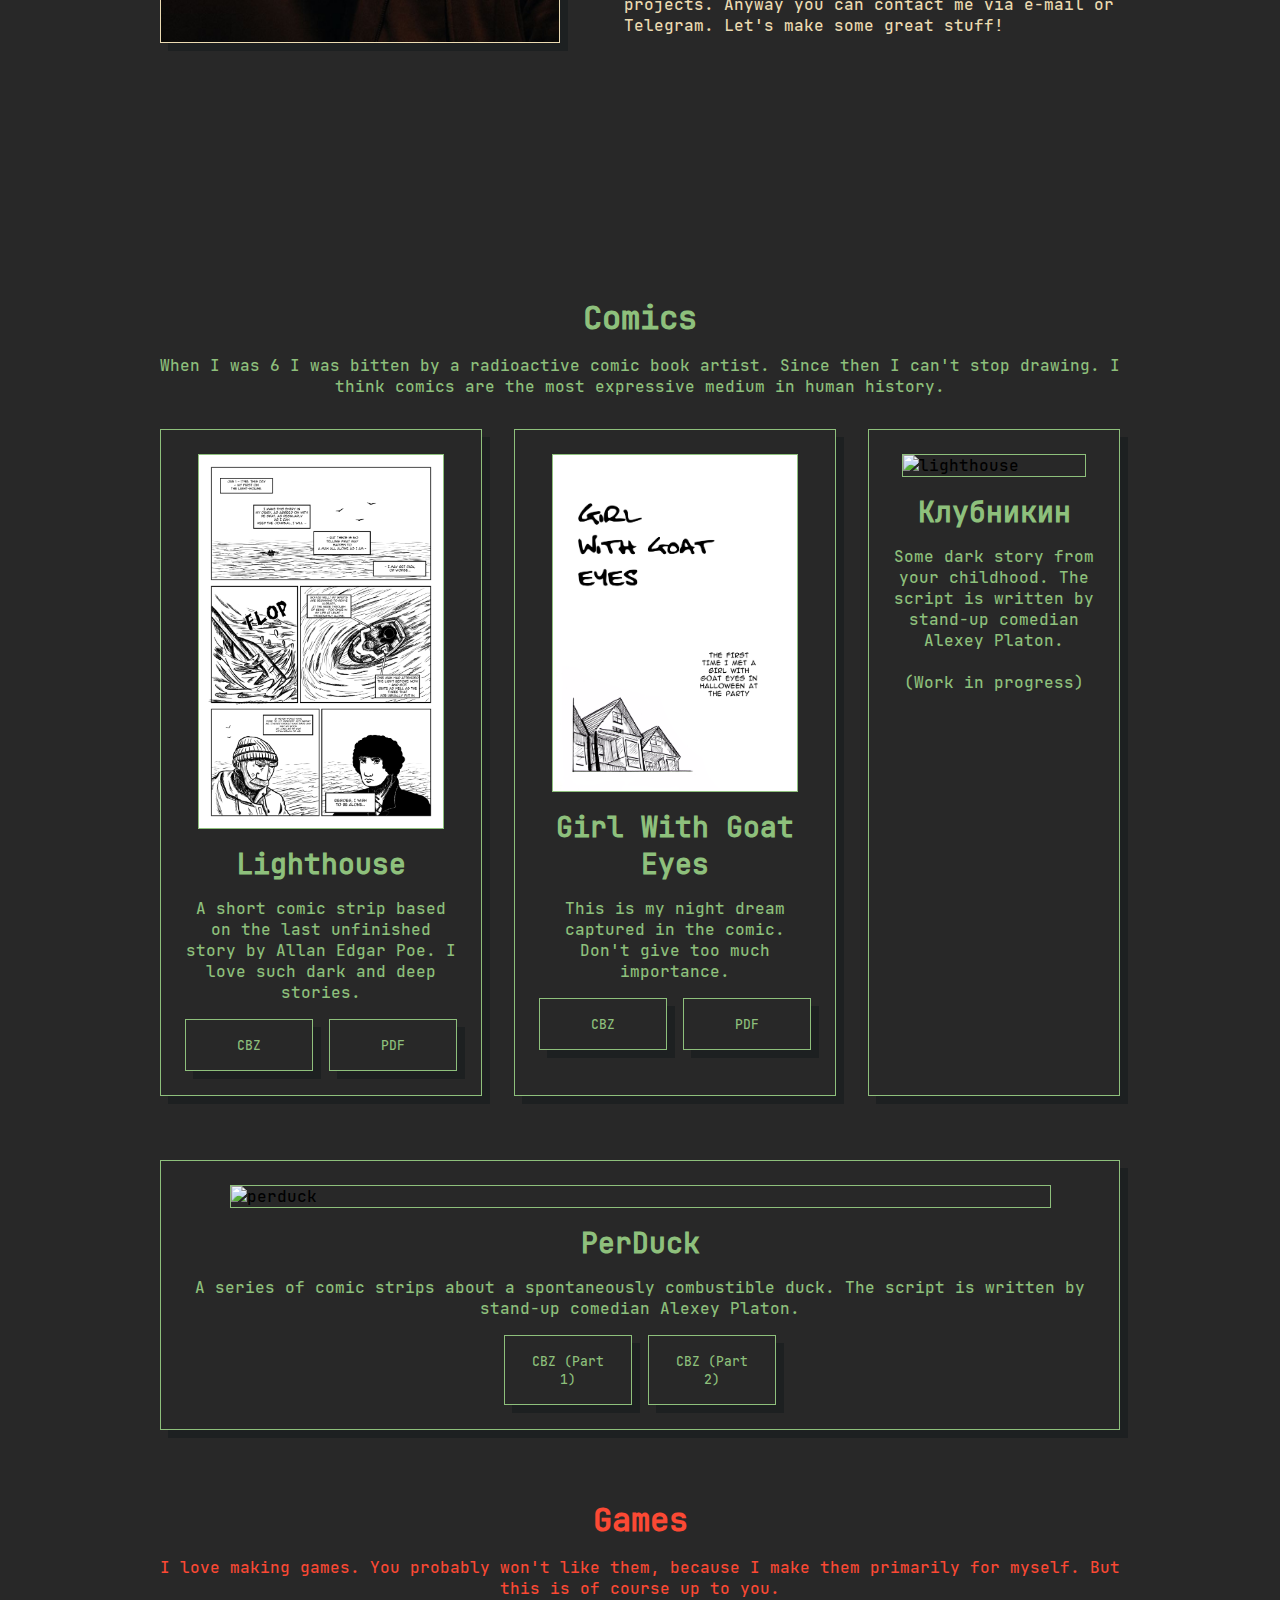
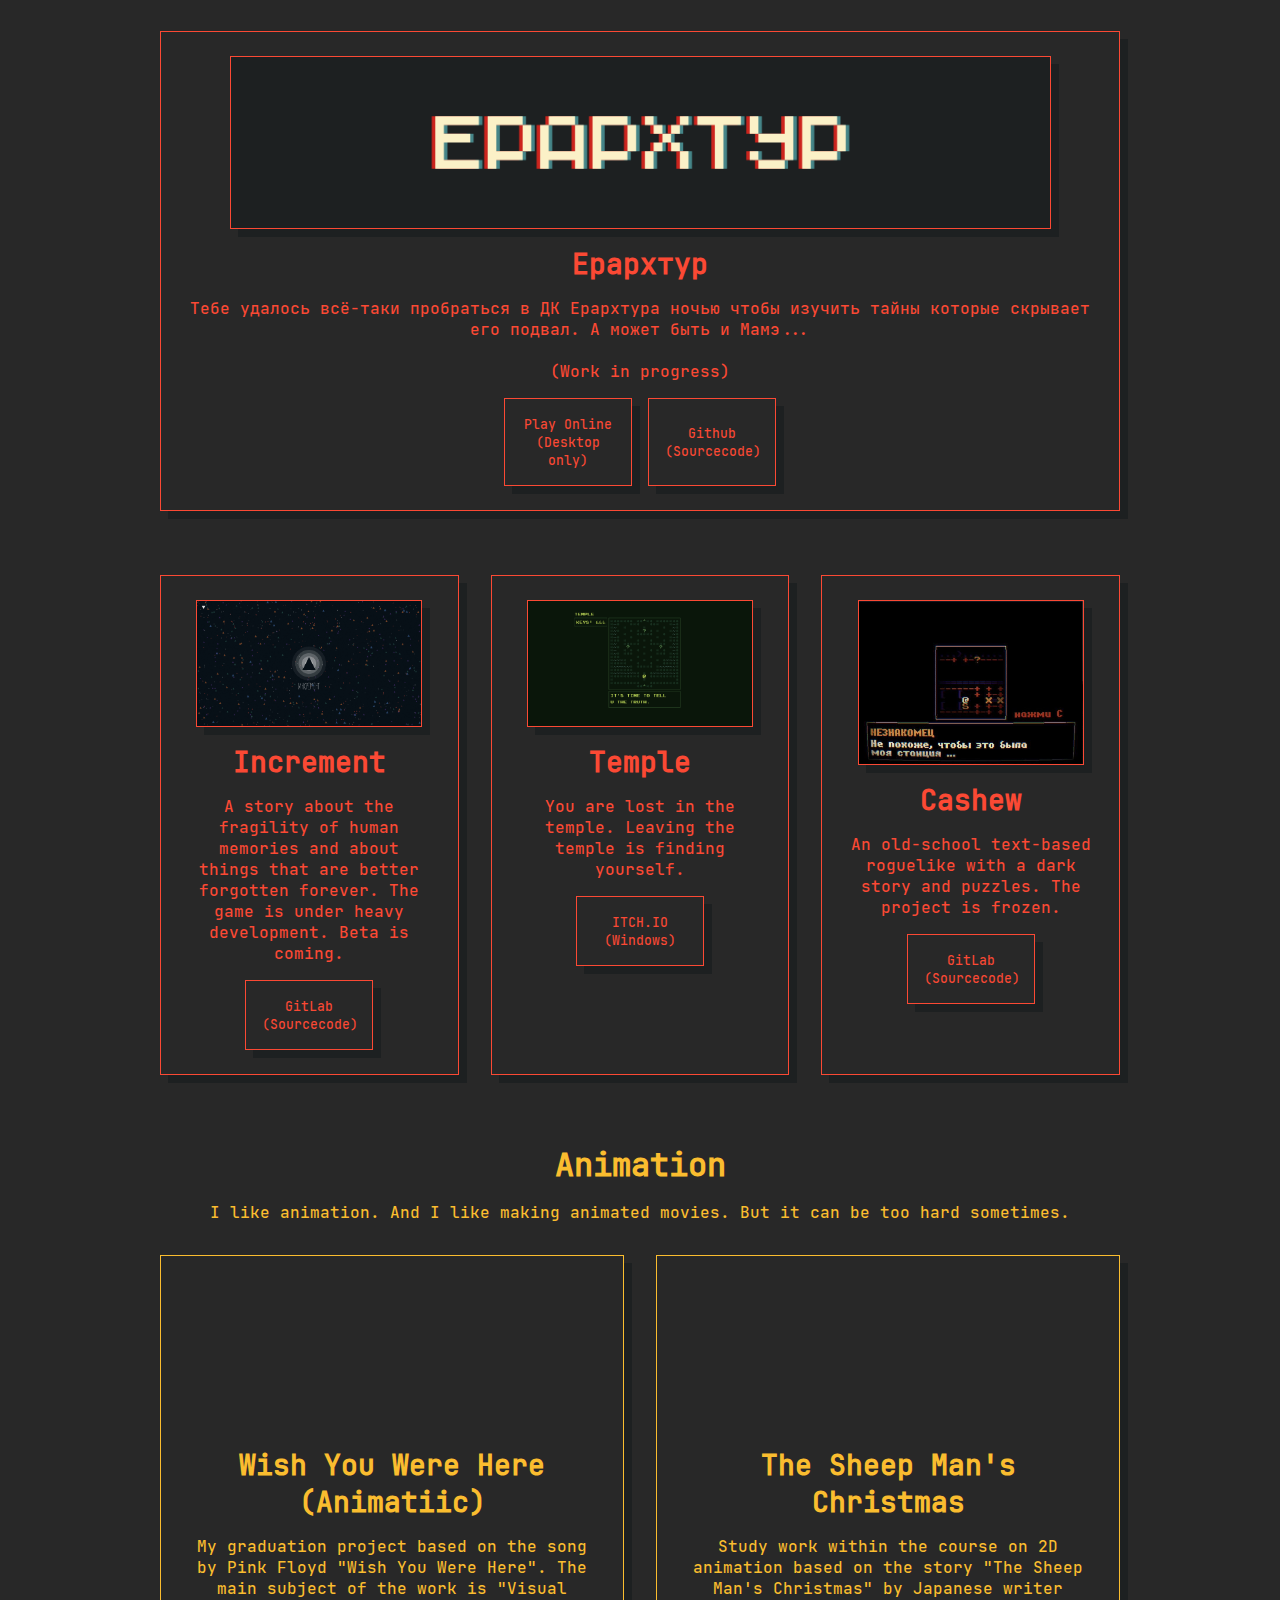
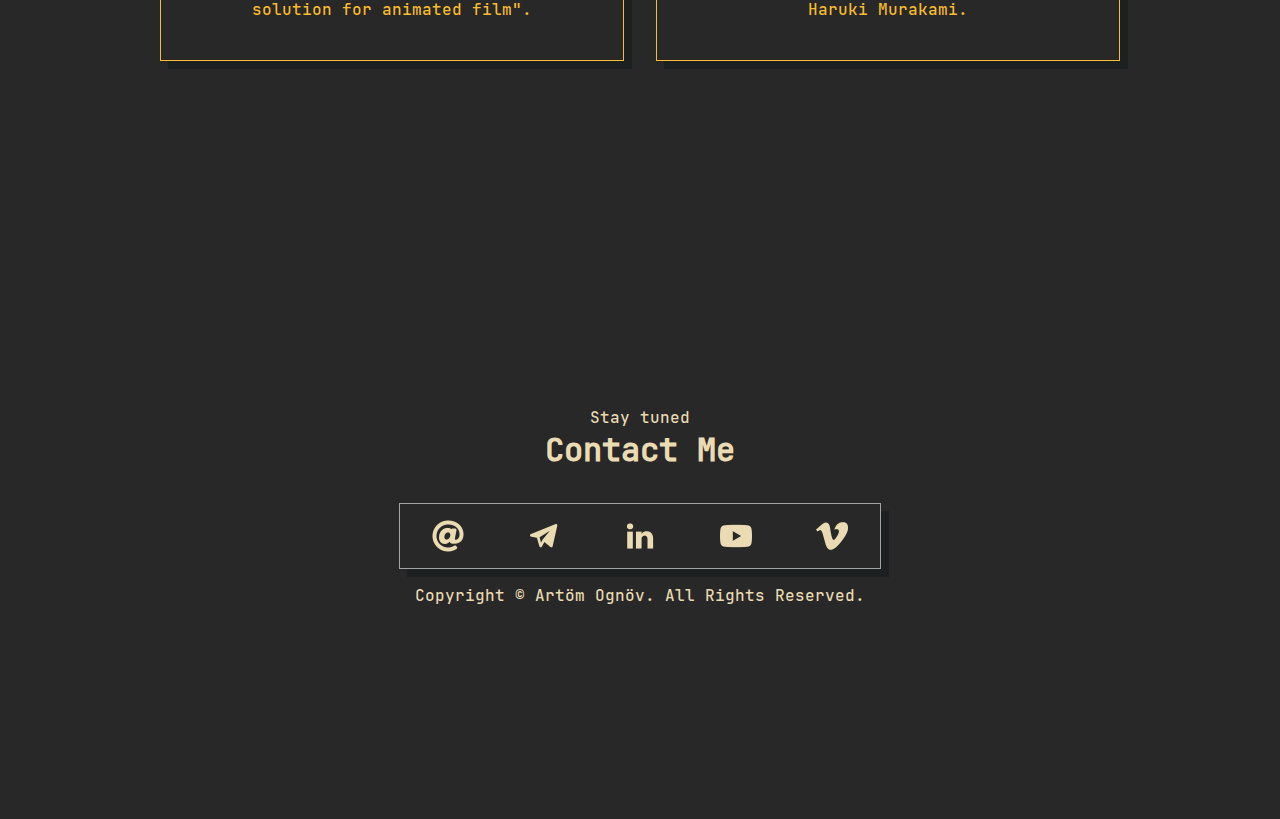
==== commit 4ac86259: "redisign" ====
--- a/index.html
+++ b/index.html
@@ -1,119 +1,553 @@
 <!DOCTYPE html>
 <html lang="en">
-<head>
-
-  <!-- Basic Page Needs
-  –––––––––––––––––––––––––––––––––––––––––––––––––– -->
-  <meta charset="utf-8">
-  <title>Artöm Ognöv</title>
-  <meta name="description" content="personal site">
-  <meta name="author" content="Artöm Ognöv">
-
-  <!-- Mobile Specific Metas
-  –––––––––––––––––––––––––––––––––––––––––––––––––– -->
-  <meta name="viewport" content="width=device-width, initial-scale=1">
-
-  <!-- FONT
-  –––––––––––––––––––––––––––––––––––––––––––––––––– -->
-  <link href="//fonts.googleapis.com/css?family=Raleway:400,300,600" rel="stylesheet" type="text/css">
-
-  <!-- CSS
-  –––––––––––––––––––––––––––––––––––––––––––––––––– -->
-  <link rel="stylesheet" href="css/normalize.css">
-  <link rel="stylesheet" href="css/skeleton.css">
-
-  <!-- Favicon
-  –––––––––––––––––––––––––––––––––––––––––––––––––– -->
-  <link rel="icon" type="image/png" href="images/favicon.png">
-
-</head>
-<body>
-
-  <!-- Primary Page Layout
-  –––––––––––––––––––––––––––––––––––––––––––––––––– -->
-  <div class="container">
-    <div class="row">
-      <img class="avatar" src="images/avatar.jpg" width="64px" style="margin-top: 10%">
-      <h1>Artöm Ognöv</h1>
-      <!-- <h5>personal page</h5> -->
-      <div class="one-half column"></div>
-        <a href="mailto:artyom.ognyov@gmail.com"><img src="images/icons/mail.png" height="32px" style="margin-right: 2%;"></a>
-        <a href="https://t.me/artyomognyov"><img src="images/icons/telegram.png" height="32px" style="margin-right: 2%;"></a>
-        <a href="https://www.behance.net/artyomognyov"><img src="images/icons/behance.png" height="32px" style="margin-right: 2%;"></a>
-        <a href="http://youtube.com/channel/UCqDuFODwMZjMfNaMQkDaqhQ"><img src="images/icons/youtube.png" height="32px" style="margin-right: 2%;"></a>
-        <a href="https://vimeo.com/artyomognyov"><img src="images/icons/vimeo.png" height="32px" style="margin-right: 2%;"></a>
-      </div>
-    </div>
-  </div>
-
-  <div class="container">
-    <div class="row">
-      <div class="one-half column" style="margin-top: 5%">
-        <h4>About</h4>
-        <p>My name is Artöm Ognöv, I'm comic book artist, illustrator and game developer. This site is something like my portfolio.</p>
-      </div>
-      <div class="one-half column" style="margin-top: 5%">
-        <h4>Availability</h4>
-        <p>I'm open for paid collaborations and freelance projects. Anyway you can contact me via e-mail or Telegram. Let's make some great stuff!</p>
-      </div>
-    </div>
-  </div>
-
-  <div class=container”>
-    <div class="row" style="margin-left: 10%; margin-right: 10%; margin-top: 10%">
-      <div class="one-half column" style="margin-top: 5%">
-        <h4>Sequential art</h4>
-        <p>When I was 6 I was bitten by a radioactive comic book artist. Since then I can't stop drawing. I think comics are the most expressive medium in human history.</p>
-        <a class="button button-primary" href="/sequential_art.html">Show more sequential art</a>
-      </div>
-      <div class="one-half column" style="margin-top: 5%">
-        <img class="preview-image" src="images/sequential_art/sequential_art_preview.png" width="75%">
-      </div>
-    </div>
-
-    <div class="row" style="margin-left: 10%; margin-right: 10%; margin-top: 10%">
-      <div class="one-half column" style="margin-top: 5%">
-        <h4>Illustrations</h4>
-        <p>A large number of hours spent in the university painting and drawing workshop led me to my own illustrations. But now I work mostly digitally.</p>
-        <a class="button button-primary" href="/illustrations.html">Show more illustrations</a>
-      </div>
-      <div class="one-half column" style="margin-top: 5%">
-        <img class="preview-image" src="images/illustrations/illustrations_preview.png" width="100%">
-      </div>
-    </div>
-
-  <div class="row" style="margin-left: 10%; margin-right: 10%; margin-top: 10%">
-    <div class="one-half column" style="margin-top: 5%">
-      <h4>Game development</h4>
-      <p>I love making games. You probably won't like them, because I make them primarily for myself. But this is of course up to you.</p>
-      <a class="button button-primary" href="/gamedev.html">Show more gamedev projects</a>
-    </div>
-    <div class="one-half column" style="margin-top: 5%">
-      <img class="preview-image" src="images/gamedev/gamedev_preview.png" width="100%">
-    </div>
-  </div>
-
-  <div class="row" style="margin-left: 10%; margin-right: 10%; margin-top: 10%">
-    <div class="one-half column" style="margin-top: 5%">
-      <h4>Animation</h4>
-      <p>I like animation. And I like making animated movies. But it can be too hard sometimes.</p>
-      <a class="button button-primary" href="/animation.html">Show more animation projects</a>
-    </div>
-    <div class="one-half column" style="margin-top: 5%">
-      <img class="preview-image" src="images/animation/animation_preview.png" width="100%">
-    </div>
-  </div>
-
-  <br/>
-  <br/>
-  <br/>
-  <br/>
-  <br/>
-
-  <center>
-    <h6>stay tuned.</h6>
-  </center>
-  <br/>
-
-</body>
+  <head>
+    <meta charset="UTF-8" />
+    <meta http-equiv="X-UA-Compatible" content="IE=edge" />
+    <meta name="viewport" content="width=device-width, initial-scale=1.0" />
+    <title>Artöm Ognöv</title>
+    <link rel="stylesheet" href="style.css" />
+    <link rel="stylesheet" href="mediaqueries.css" />
+  </head>
+  <body>
+    <!-- NAVIGATION DESKTOP -->
+    <nav id="desktop-nav">
+      <div class="logo">Artöm Ognöv</div>
+      <div>
+        <ul class="nav-links">
+          <li><a href="#about">About</a></li>
+          <li><a href="#comics">Comics</a></li>
+          <li><a href="#games">Games</a></li>
+          <li><a href="#animation">Animation</a></li>
+          <li><a href="#contact">Contact</a></li>
+        </ul>
+      </div>
+    </nav>
+
+    <!-- NAVIGATION MOBILE -->
+    <nav id="hamburger-nav">
+      <div class="logo">Artöm Ognöv</div>
+      <div class="hamburger-menu">
+        <div class="hamburger-icon" onclick="toggleMenu()">
+          <span></span>
+          <span></span>
+          <span></span>
+        </div>
+        <div class="menu-links">
+          <li><a href="#about" onclick="toggleMenu()">About</a></li>
+          <li><a href="#comics" onclick="toggleMenu()">Comics</a></li>
+          <li><a href="#games" onclick="toggleMenu()">Games</a></li>
+          <li><a href="#animation" onclick="toggleMenu()">Animation</a></li>
+          <li><a href="#contact" onclick="toggleMenu()">Contact</a></li>
+        </div>
+      </div>
+    </nav>
+
+    <!-- PROFILE SECTION -->
+    <section id="profile">
+      <!-- <div class="section__pic-container">
+        <img src="./images/avatar.jpg" alt="John Doe profile picture" class="avatar"/>
+      </div> -->
+      <div class="section__text">
+        <p class="section__text__title">Hi, I'm</p>
+        <h1 class="main-title">Artöm</h1>
+        
+        <p class="typewrite" data-period="2000" data-type='[ "QA Engineer", "Game Developer", "Comic Artist", "Illustrator", "2D Animator" ]'></a>
+
+        <div class="btn-container">
+          <button
+            class="btn btn-color-2"
+            onclick="location.href='https://career.habr.com/artyomognyov'")"
+          >
+            Habr Career
+          </button>
+          <button class="btn btn-color-1" onclick="location.href='./#contact'">
+            Contact Info
+          </button>
+        </div>
+      </div>
+    </section>
+
+    <!-- ABOUT SECTION -->
+    <section id="about">
+      <p class="section__text__p1">Get To Know More</p>
+      <h1 class="section-title">About Me</h1>
+      <div class="section-container">
+        <div class="section__pic-container">
+          <img
+            src="./images/about_photo.jpg"
+            alt="Profile picture"
+            class="about-pic"
+          />
+        </div>
+        <div class="about-details-container">
+          <div class="about-containers">
+            <div class="details-container">
+              <img
+                src="./images/icons/work.png"
+                alt="Experience icon"
+                class="icon"
+              />
+              <h3>Experience</h3>
+              <p>5+ years <br />QA Engineer</p>
+            </div>
+            <div class="details-container">
+                <img
+                src="./images/icons/education.png"
+                alt="Education icon"
+                class="icon"
+              />
+              <h3>Education</h3>
+              <p>RSREU<br/>CG Artist and Animator</p>
+            </div>
+          </div>
+          <div class="text-container">
+            <p>
+                My name is Artöm Ognöv, I'm comic book artist, illustrator and game developer. This site is something like my portfolio.<br/><br/>
+                I'm open for paid collaborations and freelance projects. Anyway you can contact me via e-mail or Telegram. Let's make some great stuff!
+            </p>
+          </div>
+        </div>
+      </div>
+    </section>
+
+    <!-- EXPERIENCE SECTION -->
+    <!-- <section id="experience">
+      <p class="section__text__p1">Explore My</p>
+      <h1 class="section-title">Experience</h1>
+      <div class="experience-details-container">
+        <div class="about-containers">
+          <div class="details-container">
+            <h2 class="experience-sub-title">Frontend Development</h2>
+            <div class="article-container">
+              <article>
+                <img
+                  src="./assets/checkmark.png"
+                  alt="Experience icon"
+                  class="icon"
+                />
+                <div>
+                  <h3>HTML</h3>
+                  <p>Experienced</p>
+                </div>
+              </article>
+              <article>
+                <img
+                  src="./assets/checkmark.png"
+                  alt="Experience icon"
+                  class="icon"
+                />
+                <div>
+                  <h3>CSS</h3>
+                  <p>Experienced</p>
+                </div>
+              </article>
+              <article>
+                <img
+                  src="./assets/checkmark.png"
+                  alt="Experience icon"
+                  class="icon"
+                />
+                <div>
+                  <h3>SASS</h3>
+                  <p>Intermediate</p>
+                </div>
+              </article>
+              <article>
+                <img
+                  src="./assets/checkmark.png"
+                  alt="Experience icon"
+                  class="icon"
+                />
+                <div>
+                  <h3>JavaScript</h3>
+                  <p>Basic</p>
+                </div>
+              </article>
+              <article>
+                <img
+                  src="./assets/checkmark.png"
+                  alt="Experience icon"
+                  class="icon"
+                />
+                <div>
+                  <h3>TypeScript</h3>
+                  <p>Basic</p>
+                </div>
+              </article>
+              <article>
+                <img
+                  src="./assets/checkmark.png"
+                  alt="Experience icon"
+                  class="icon"
+                />
+                <div>
+                  <h3>Material UI</h3>
+                  <p>Intermediate</p>
+                </div>
+              </article>
+            </div>
+          </div>
+          <div class="details-container">
+            <h2 class="experience-sub-title">Frontend Development</h2>
+            <div class="article-container">
+              <article>
+                <img
+                  src="./assets/checkmark.png"
+                  alt="Experience icon"
+                  class="icon"
+                />
+                <div>
+                  <h3>PostgreSQL</h3>
+                  <p>Basic</p>
+                </div>
+              </article>
+              <article>
+                <img
+                  src="./assets/checkmark.png"
+                  alt="Experience icon"
+                  class="icon"
+                />
+                <div>
+                  <h3>Node JS</h3>
+                  <p>Intermediate</p>
+                </div>
+              </article>
+              <article>
+                <img
+                  src="./assets/checkmark.png"
+                  alt="Experience icon"
+                  class="icon"
+                />
+                <div>
+                  <h3>Express JS</h3>
+                  <p>Intermediate</p>
+                </div>
+              </article>
+              <article>
+                <img
+                  src="./assets/checkmark.png"
+                  alt="Experience icon"
+                  class="icon"
+                />
+                <div>
+                  <h3>Git</h3>
+                  <p>Intermediate</p>
+                </div>
+              </article>
+            </div>
+          </div>
+        </div>
+      </div>
+    </section> -->
+
+    <!-- COMICS SECTION -->
+    <section id="comics" class="comics">
+      <!-- <p class="section__text__p1">Browse My Recent</p> -->
+      <h1 class="section-title">Comics</h1>
+      <p class="section__text__p1">When I was 6 I was bitten by a radioactive comic book artist. Since then I can't stop drawing. I think comics are the most expressive medium in human history.</p>
+      <div class="experience-details-container">
+        <div class="about-containers">
+
+          <div class="details-container">
+            <div class="article-container">
+              <img
+                src="./images/comics/lighthouse/page 1.png"
+                alt="lighthouse"
+                class="project-img"
+              />
+            </div>
+            <h2 class="experience-sub-title project-title">Lighthouse</h2>
+            <p class="section__text__p2">A short comic strip based on the last unfinished story by Allan Edgar Poe. I love such dark and deep stories.</p>
+
+            <div class="btn-container">
+              <button
+                class="btn btn-color-2"
+                onclick="location.href='./images/comics/lighthouse/The_Lighthouse_by_Aryom_Ognyov.cbz'"
+              >
+                CBZ
+              </button>
+              <button
+                class="btn btn-color-2"
+                onclick="location.href='./images/comics/lighthouse/The_Lighthouse_by_Aryom_Ognyov.pdf'"
+              >
+                PDF
+              </button>
+            </div>
+          </div>
+
+          <div class="details-container">
+            <div class="article-container">
+              <img
+                src="./images/comics/girl_with_goat_eyes/Page 1.png"
+                alt="Project 2"
+                class="project-img"
+              />
+            </div>
+            <h2 class="experience-sub-title project-title">Girl With Goat Eyes</h2>
+            <p class="section__text__p2">This is my night dream captured in the comic. Don't give too much importance.</p>
+
+            <div class="btn-container">
+              <button
+                class="btn btn-color-2"
+                onclick="location.href='./images/comics/girl_with_goat_eyes/Girl_with_Goat_eyes_by_Artyom_Ognyov.cbz'"
+              >
+                CBZ
+              </button>
+              <button
+                class="btn btn-color-2"
+                onclick="location.href='./images/comics/girl_with_goat_eyes/Girl_with_Goat_eyes_by_Artyom_Ognyov.pdf'"
+              >
+                PDF
+              </button>
+            </div>
+          </div>
+
+          <div class="details-container">
+            <div class="article-container">
+              <img
+                src="./images/comics/klubnikin/klubnikin_01.png"
+                alt="lighthouse"
+                class="project-img"
+              />
+            </div>
+            <h2 class="experience-sub-title project-title">Клубникин</h2>
+            <p class="section__text__p2">Some dark story from your childhood. The script is written by stand-up comedian Alexey Platon.<br/><br/>(Work in progress)</p>
+
+          </div>
+
+        </div>
+      </div>
+
+      <div class="experience-details-container">
+        <div class="about-containers">
+
+          <div class="details-container">
+            <div class="article-container">
+              <img
+                src="./images/comics/perduck/perduck_preview.png"
+                alt="perduck"
+                class="project-img"
+              />
+            </div>
+            <h2 class="experience-sub-title project-title">PerDuck</h2>
+            <p class="section__text__p2">A series of comic strips about a spontaneously combustible duck. The script is written by stand-up comedian Alexey Platon.</p>
+
+            <div class="btn-container">
+              <button
+                class="btn btn-color-2"
+                onclick="location.href='./images/comics/perduck/Perduck_1_by_Artyom_Ognyov_and_Alexey_Platon.cbz'"
+              >
+                CBZ (Part 1)
+              </button>
+              <button
+                class="btn btn-color-2"
+                onclick="location.href='./images/comics/perduck/Perduck_2_by_Artyom_Ognyov_and_Alexey_Platon.cbz'"
+              >
+                CBZ (Part 2)
+              </button>
+            </div>
+          </div>
+
+        </div>
+      </div>
+    </section>
+
+    <!-- GAMES SECTION -->
+    <section id="games" class="games">
+        <h1 class="section-title">Games</h1>
+        <p class="section__text__p1">I love making games. You probably won't like them, because I make them primarily for myself. But this is of course up to you.</p>
+
+        <div class="experience-details-container">
+            <div class="about-containers">
+
+              <div class="details-container">
+                  <div class="article-container">
+                    <img
+                      src="./images/games/erar_banner_1.png"
+                      alt="erarchtoor"
+                      class="project-img"
+                    />
+                  </div>
+                  <h2 class="experience-sub-title project-title">Ерархтур</h2>
+                    <p class="section__text__p2">Тебе удалось всё-таки пробраться в ДК Ерархтура ночью чтобы изучить тайны которые скрывает его подвал. А может быть и Мамэ...<br/><br/>(Work in progress)</p>
+
+                  <div class="btn-container">
+                    <button
+                      class="btn btn-color-2"
+                      onclick="location.href='./games/erarchtoor/erar.html'"
+                    >
+                      Play Online (Desktop only)
+                    </button>
+                    <button
+                      class="btn btn-color-2"
+                      onclick="location.href='https://github.com/artyomognyov/erarchtoor'"
+                    >
+                      Github (Sourcecode)
+                    </button>
+                  </div>
+                </div>
+
+            </div>
+          </div>
+
+
+        <div class="experience-details-container">
+          <div class="about-containers">
+
+            <div class="details-container">
+              <div class="article-container">
+                <img
+                  src="./images/games/increment_1.png"
+                  alt="increment"
+                  class="project-img"
+                />
+              </div>
+              <h2 class="experience-sub-title project-title">Increment</h2>
+              <p class="section__text__p2">A story about the fragility of human memories and about things that are better forgotten forever. The game is under heavy development. Beta is coming.</p>
+
+              <div class="btn-container">
+                <button
+                  class="btn btn-color-2"
+                  onclick="location.href='https://gitlab.com/artyom.ognyov/increment'"
+                >
+                  GitLab (Sourcecode)
+                </button>
+              </div>
+            </div>
+
+            <div class="details-container">
+              <div class="article-container">
+                <img
+                  src="./images/games/temple_1.png"
+                  alt="Project 2"
+                  class="project-img"
+                />
+              </div>
+              <h2 class="experience-sub-title project-title">Temple</h2>
+              <p class="section__text__p2">You are lost in the temple. Leaving the temple is finding yourself.</p>
+
+              <div class="btn-container">
+                <button
+                  class="btn btn-color-2"
+                  onclick="location.href='https://anar.itch.io/temple'"
+                >
+                  ITCH.IO (Windows)
+                </button>
+              </div>
+            </div>
+
+            <div class="details-container">
+              <div class="article-container">
+                <img
+                  src="./images/games/cashew_1.jpg"
+                  alt="Project 3"
+                  class="project-img"
+                />
+              </div>
+              <h2 class="experience-sub-title project-title">Cashew</h2>
+              <p class="section__text__p2">An old-school text-based roguelike with a dark story and puzzles. The project is frozen.</p>
+
+              <div class="btn-container">
+                <button
+                  class="btn btn-color-2"
+                  onclick="location.href='https://gitlab.com/artyom.ognyov/cashew'"
+                >
+                  GitLab (Sourcecode)
+                </button>
+              </div>
+            </div>
+
+          </div>
+        </div>
+
+      </section>
+
+    <!-- ANIMATION SECTION -->
+    <section id="animation" class="animation">
+        <h1 class="section-title">Animation</h1>
+        <p class="section__text__p1">I like animation. And I like making animated movies. But it can be too hard sometimes.</p>
+        <div class="experience-details-container">
+          <div class="about-containers">
+            <div class="details-container">
+              <div class="article-container">
+                <iframe class="project-img" title="vimeo-player" src="https://player.vimeo.com/video/566380696?h=3011b3e9e9" width="640" height="360" frameborder="0"    allowfullscreen></iframe>
+              </div>
+              <h2 class="experience-sub-title project-title">Wish You Were Here (Animatiic)</h2>
+              <p class="section__text__p2">My graduation project based on the song by Pink Floyd "Wish You Were Here". The main subject of the work is "Visual solution for animated film".</p>
+
+            </div>
+            <div class="details-container">
+              <div class="article-container">
+                <iframe class="project-img" title="vimeo-player" src="https://player.vimeo.com/video/342187336?h=a6c587b68f" width="640" height="360" frameborder="0"    allowfullscreen></iframe>
+              </div>
+              <h2 class="experience-sub-title project-title">The Sheep Man's Christmas</h2>
+              <p class="section__text__p2">Study work within the course on 2D animation based on the story "The Sheep Man's Christmas" by Japanese writer Haruki Murakami.</p>
+
+            </div>
+          </div>
+        </div>
+      </section>
+
+
+    <!-- CONTACT SECTION -->
+
+    <section id="contact">
+      <p class="section__text__p1">Stay tuned</p>
+      <h1 class="section-title">Contact Me</h1>
+      <div class="contact-info-upper-container">
+        <a class="contact-info-container" href="mailto:artyom.ognyov@icloud.com">
+          <img
+            src="./images/icons/mail.png"
+            alt="email icon"
+            class="icon contact-icon"
+          />
+        </a>
+
+        <a class="contact-info-container" href="https://t.me/artyomognyov">
+            <img
+              src="./images/icons/telegram.png"
+              alt="telegram icon"
+              class="icon contact-icon"
+            />
+          </a>
+
+          <a class="contact-info-container" href="http://linkedin.com/in/artöm-ognöv-0980051b0">
+            <img
+              src="./images/icons/linkedin.png"
+              alt="linkedin icon"
+              class="icon contact-icon"
+            />
+          </a>
+
+          <!-- <a class="contact-info-container" href="https://www.behance.net/artyomognyov">
+            <img
+              src="./images/icons/behance.png"
+              alt="behance icon"
+              class="icon contact-icon"
+            />
+          </a> -->
+
+          <a class="contact-info-container" href="https://www.youtube.com/channel/UCqDuFODwMZjMfNaMQkDaqhQ">
+            <img
+              src="./images/icons/youtube.png"
+              alt="youtube icon"
+              class="icon contact-icon"
+            />
+          </a>
+
+          <a class="contact-info-container" href="https://vimeo.com/artyomognyov">
+            <img
+              src="./images/icons/vimeo.png"
+              alt="vimeo icon"
+              class="icon contact-icon"
+            />
+          </a>
+
+      </div>
+    </section>
+    <footer>
+      <p>Copyright &#169; Artöm Ognöv. All Rights Reserved.</p>
+    </footer>
+    <script src="script.js"></script>
+  </body>
 </html>
--- a/style.css
+++ b/style.css
@@ -0,0 +1,629 @@
+/* GENERAL */
+
+/* @import url('https://fonts.googleapis.com/css2?family=IBM+Plex+Mono:ital,wght@0,100;0,200;0,300;0,400;0,500;0,600;0,700;1,100;1,200;1,300;1,400;1,500;1,600;1,700&display=swap'); */
+
+@font-face {
+  font-family: "Mono";
+  src: url("./fonts/JetBrainsMono-Medium.ttf");
+}
+
+* {
+  margin: 0;
+  padding: 0;
+}
+
+body {
+  font-family: "Mono", monospace;
+  /* font-weight: 400; */
+  /* font-style: bold; */
+  background-color: #282828;
+}
+
+html {
+  scroll-behavior: smooth;
+}
+
+h1, h2, h3, p {
+  color: #ebdbb2;
+  cursor: default;
+}
+
+/* TRANSITION */
+
+a,
+.btn {
+  transition: all 300ms ease;
+}
+
+/* TYPEWRITE */
+
+.typewrite {
+  font-size: 2rem;
+  padding-bottom: 2rem;
+}
+
+/* DESKTOP NAV */
+
+nav,
+.nav-links {
+  display: flex;
+}
+
+nav {
+  justify-content: space-around;
+  align-items: center;
+  height: 17vh;
+}
+
+.nav-links {
+  gap: 1rem;
+  list-style: none;
+  font-size: 1rem;
+}
+
+a {
+  color: #A89984;
+  padding: 0 1rem;
+  text-decoration: none;
+  background-color: #282828;
+  box-shadow: 0.5rem 0.5rem #282828;
+}
+
+a:hover {
+  color: #282828;
+  background-color: #ebdbb2;
+  box-shadow: 0.5rem 0.5rem #1d2021;
+}
+
+.logo {
+  font-size: 2rem;
+  color:#A89984;
+}
+
+.logo:hover {
+  cursor: default;
+}
+
+.logo-subpage {
+  font-size: 1rem;
+  color:#A89984;
+  padding: 0 1rem;
+  align-items: first baseline;
+  background-color: #282828;
+  box-shadow: 0.5rem 0.5rem #282828;
+
+}
+
+.logo-subpage:hover {
+  color:#ebdbb2;
+  cursor: pointer;
+  color: #282828;
+  background-color: #ebdbb2;
+  box-shadow: 0.5rem 0.5rem #1d2021;
+}
+
+/* HAMBURGER MENU */
+
+#hamburger-nav {
+  display: none;
+}
+
+.hamburger-menu {
+  position: relative;
+  display: inline-block;
+}
+
+.hamburger-icon {
+  display: flex;
+  flex-direction: column;
+  justify-content: space-between;
+  height: 24px;
+  width: 30px;
+  cursor: pointer;
+}
+
+.hamburger-icon span {
+  width: 100%;
+  height: 2px;
+  background-color: #A89984;
+  transition: all 0.3 ease-in-out;
+}
+
+.menu-links {
+  position: absolute;
+  top: 150%;
+  right: -200%;
+  background-color: #282828;
+  box-shadow: 0.5rem 0.5rem #1d2021;
+  width: fit-content;
+  max-height: 0;
+  overflow: hidden;
+  transition: all 0.3 ease-in-out;
+
+  /* color: #ebdbb2;
+  background-color: #282828;
+  box-shadow: 0.5rem 0.5rem #1d2021; */
+}
+
+.menu-links a {
+  display: block;
+  padding: 10px;
+  text-align: center;
+  font-size: 1.5rem;
+  color: #A89984;
+  text-decoration: none;
+  transition: all 0.3 ease-in-out;
+}
+
+.menu-links a:hover {
+  color: #282828;
+}
+
+.menu-links li {
+  list-style: none;
+}
+
+.menu-links.open {
+  max-height: 300px;
+  border: #ebdbb2 0.1rem solid;
+}
+
+.hamburger-icon.open span:first-child {
+  transform: rotate(45deg) translate(10px, 5px);
+}
+
+.hamburger-icon.open span:nth-child(2) {
+  opacity: 0;
+}
+
+.hamburger-icon.open span:last-child {
+  transform: rotate(-45deg) translate(10px, -5px);
+}
+
+.hamburger-icon span:first-child {
+  transform: none;
+}
+
+.hamburger-icon span:first-child {
+  opacity: 1;
+}
+
+.hamburger-icon span:first-child {
+  transform: none;
+}
+
+/* SECTIONS */
+
+section {
+  padding-top: 4vh;
+  height: 96vh;
+  margin: 0 10rem;
+  box-sizing: border-box;
+  min-height: fit-content;
+}
+
+.section-container {
+  display: flex;
+}
+
+/* PROFILE SECTION */
+
+#profile {
+  display: flex;
+  justify-content: center;
+  gap: 5rem;
+  height: 80vh;
+}
+
+.section__pic-container {
+  display: flex;
+  height: 400px;
+  width: 400px;
+  margin: auto 0;
+}
+
+.avatar {
+  box-shadow: 0.5rem 0.5rem #1d2021;
+  border: #ebdbb2 0.1rem solid;
+  border-radius: 50%;
+}
+
+.section__text {
+  align-self: center;
+  text-align: center;
+}
+
+.section__text p {
+  font-weight: 600;
+}
+
+.section__text__p1 {
+  text-align: center;
+}
+
+.section__text__title {
+  text-align: center;
+  font-size: 2rem;
+}
+
+.section__text__p2 {
+  text-align: center;
+  margin-bottom: 1rem;
+}
+
+.main-title {
+  font-size: 8rem;
+  text-align: center;
+}
+
+.section-title {
+  font-size: 2rem;
+  text-align: center;
+  margin-bottom: 1rem;
+}
+
+#socials-container {
+  display: flex;
+  justify-content: center;
+  margin-top: 1rem;
+  gap: 1rem;
+}
+
+/* ICONS */
+
+.icon {
+  cursor: pointer;
+  height: 2rem;
+}
+
+/* BUTTONS */
+
+.btn-container {
+  display: flex;
+  justify-content: center;
+  gap: 1rem;
+}
+
+.btn {
+  font-family: "Mono", monospace;
+  transition: all 300ms ease;
+  padding: 1rem;
+  width: 8rem;
+  color: #ebdbb2;
+  border: #ebdbb2 0.1rem solid;
+  background-color: #282828;
+  box-shadow: 0.5rem 0.5rem #1d2021;
+}
+
+.btn:hover {
+  cursor: pointer;
+  background: #ebdbb2;
+  color: #282828;
+  box-shadow: 0.5rem 0.5rem #1d2021;
+}
+
+.btn-container {
+  gap: 1rem;
+}
+
+/* ABOUT SECTION */
+
+#about {
+  position: relative;
+}
+
+.about-containers {
+  gap: 2rem;
+  margin-bottom: 2rem;
+  margin-top: 2rem;
+}
+
+.about-details-container {
+  justify-content: center;
+  flex-direction: column;
+}
+
+.about-containers,
+.about-details-container {
+  display: flex;
+}
+
+.about-pic {
+  /* border-radius: 50%; */
+  border: #ebdbb2 0.1rem solid;
+  box-shadow: 0.5rem 0.5rem #1d2021;
+}
+
+.arrow {
+  position: absolute;
+  right: -5rem;
+  bottom: 2.5rem;
+}
+
+.details-container {
+  transition: all 300ms ease;
+  padding: 1.5rem;
+  flex: 1;
+  background: #282828;
+  /* border-radius: 2rem; */
+  border: #ebdbb2 0.1rem solid;
+  /* border-color: rgb(163, 163, 163); */
+  box-shadow: 0.5rem 0.5rem #1d2021;
+  text-align: center;
+}
+
+.details-container:hover {
+  /* color: #282828; */
+  /* background: #ebdbb2; */
+  scale: 1.05;
+  box-shadow: 0.5rem 0.5rem #1d2021;
+
+}
+
+.details-container:hover h3,
+.details-container:hover p,
+.details-container:hover img {
+  /* color:#282828; */
+  cursor:default;
+}
+
+.section-container {
+  gap: 4rem;
+  height: 80%;
+}
+
+.section__pic-container {
+  height: 400px;
+  width: 400px;
+  margin: auto 0;
+}
+
+/* EXPERIENCE SECTION */
+
+#experience {
+  position: relative;
+}
+
+.experience-sub-title {
+  color: #ebdbb2;
+  font-weight: 600;
+  font-size: 1.75rem;
+  margin-bottom: 2rem;
+}
+
+.experience-details-container {
+  display: flex;
+  justify-content: center;
+  flex-direction: column;
+}
+
+.article-container {
+  display: flex;
+  flex-wrap: wrap;
+  text-align: initial;
+  flex-wrap: wrap;
+  flex-direction: row;
+  gap: 2.5rem;
+  justify-content: space-around;
+}
+
+article {
+  display: flex;
+  width: 10rem;
+  justify-content: space-around;
+  gap: 0.5rem;
+}
+
+article .icon {
+  cursor: default;
+}
+
+/* PROJECTS SECTION */
+
+#projects {
+  position: relative;
+}
+
+.project-img {
+  width: 90%;
+  height: 90%;
+}
+
+.project-title {
+  margin: 1rem;
+  color: #ebdbb2;
+}
+
+.img-zoom {
+  transition: all 300ms ease;
+}
+
+.img-zoom:hover {
+  scale: 1.05;
+}
+
+/* CONTACT */
+
+#contact {
+  display: flex;
+  justify-content: center;
+  flex-direction: column;
+  height: 70vh;
+}
+
+.contact-info-upper-container {
+  display: flex;
+  justify-content: center;
+  /* border-radius: 2rem; */
+  border: #ebdbb2 0.1rem solid;
+  border-color: rgb(163, 163, 163);
+  background: #282828;
+  box-shadow: 0.5rem 0.5rem #1d2021;
+  margin: auto auto;
+  margin-top: 1rem;
+  margin-bottom: 1rem;
+  /* padding: 0.5rem; */
+}
+
+.contact-info-container {
+  display: flex;
+  align-items: center;
+  justify-content: center;
+  gap: 0.5rem;
+  margin: 1rem;
+}
+
+.contact-info-container p {
+  font-size: larger;
+}
+
+a.contact-info-container:hover {
+  background-color: #282828;
+  box-shadow: none;
+}
+
+.contact-icon {
+  /* cursor: default; */
+}
+
+/* .email-icon {
+  height: 2.5rem;
+} */
+
+/* FOOTER SECTION */
+
+footer {
+  height: 26vh;
+  margin: 0 1rem;
+}
+
+footer p {
+  text-align: center;
+}
+
+/* GALLRTY SCROLL */
+
+.gallery {
+  width: fit-content;
+  height: min-content;
+  /* margin: 40px auto; */
+  /* border: 1px solid black; */
+  overflow-x: auto;
+  overflow-y: hidden;
+  display: flex;
+  
+  /* Specifies the scroll behaviour in the container */
+  scroll-snap-type: x mandatory;
+}
+
+.gallery-image {
+  /* Specifies the snap alignment of the elements */
+  scroll-snap-align: center;  
+  flex: 0 0 500px;
+  margin: 40px 20px;
+  padding: 20px;
+  background: #DDD;
+  display: flex;
+  align-items: center;
+  justify-content: center;
+  border-radius: 5px;
+}
+
+.gallery-image > img {
+  /* flex: 0 1 auto; */
+}
+
+/* DIFFER COLORS */
+
+.comics .details-container,
+.comics .project-img {
+  border: #8ec07c 0.1rem solid;
+  /* box-shadow: 0.5rem 0.5rem #458588; */
+}
+
+.comics h1,
+.comics h2,
+.comics p {
+  color: #8ec07c;
+}
+
+.comics .btn {
+  font-family: "Mono", monospace;
+  transition: all 300ms ease;
+  padding: 1rem;
+  width: 8rem;
+  color: #8ec07c;
+  border: #8ec07c 0.1rem solid;
+  background-color: #282828;
+  box-shadow: 0.5rem 0.5rem #1d2021;
+}
+
+.comics .btn:hover {
+  cursor: pointer;
+  background: #8ec07c;
+  color: #282828;
+  box-shadow: 0.5rem 0.5rem #1d2021;
+}
+
+
+
+.animation .details-container {
+  border: #fabd2f 0.1rem solid;
+  box-shadow: 0.5rem 0.5rem #1d2021;
+}
+
+.animation h1,
+.animation h2,
+.animation p {
+  color: #fabd2f;
+}
+
+.animation .btn {
+  font-family: "Mono", monospace;
+  transition: all 300ms ease;
+  padding: 1rem;
+  width: 8rem;
+  color: #fabd2f;
+  border: #fabd2f 0.1rem solid;
+  background-color: #282828;
+  box-shadow: 0.5rem 0.5rem #1d2021;
+}
+
+.animation .btn:hover {
+  cursor: pointer;
+  background: #fabd2f;
+  color: #282828;
+  box-shadow: 0.5rem 0.5rem #1d2021;
+}
+
+
+
+.games .details-container,
+.games .project-img {
+  border: #fb4934 0.1rem solid;
+  box-shadow: 0.5rem 0.5rem #1d2021;
+}
+
+.games h1,
+.games h2,
+.games p {
+  color: #fb4934;
+}
+
+.games .btn {
+  font-family: "Mono", monospace;
+  transition: all 300ms ease;
+  padding: 1rem;
+  width: 8rem;
+  color: #fb4934;
+  border: #fb4934 0.1rem solid;
+  background-color: #282828;
+  box-shadow: 0.5rem 0.5rem #1d2021;
+}
+
+.games .btn:hover {
+  cursor: pointer;
+  background: #fb4934;
+  color: #282828;
+  box-shadow: 0.5rem 0.5rem #1d2021;
+}--- a/mediaqueries.css
+++ b/mediaqueries.css
@@ -0,0 +1,104 @@
+@media screen and (max-width: 1400px) {
+    #profile {
+      height: 83vh;
+      margin-bottom: 6rem;
+    }
+    .about-containers {
+      flex-wrap: wrap;
+    }
+    #contact,
+    #projects {
+      height: fit-content;
+    }
+  }
+  
+  @media screen and (max-width: 1200px) {
+    #desktop-nav {
+      display: none;
+    }
+    #hamburger-nav {
+      display: flex;
+    }
+    #experience,
+    .experience-details-container {
+      margin-top: 2rem;
+    }
+    #profile,
+    .section-container {
+      display: block;
+    }
+    .arrow {
+      display: none;
+    }
+    section,
+    .section-container {
+      height: fit-content;
+    }
+    section {
+      margin: 0 5%;
+    }
+    .section__pic-container {
+      width: 275px;
+      height: 275px;
+      margin: 0 auto 2rem;
+    }
+    .about-containers {
+      margin-top: 0;
+    }
+  }
+  
+  @media screen and (max-width: 600px) {
+    #contact,
+    footer {
+      height: 40vh;
+    }
+    #profile {
+      height: 83vh;
+      margin-bottom: 0;
+    }
+    article {
+      font-size: 1rem;
+    }
+    footer nav {
+      height: fit-content;
+      margin-bottom: 2rem;
+    }
+    .about-containers,
+    .contact-info-upper-container,
+    .btn-container {
+      flex-wrap: wrap;
+    }
+    .contact-info-container {
+      margin: 0;
+    }
+    .contact-info-container p,
+    .nav-links li a {
+      font-size: 1rem;
+    }
+    .experience-sub-title {
+      font-size: 1.25rem;
+    }
+    .logo {
+      font-size: 1.5rem;
+    }
+    .nav-links {
+      flex-direction: column;
+      gap: 0.5rem;
+      text-align: center;
+    }
+    .section__pic-container {
+      width: auto;
+      height: 46vw;
+      justify-content: center;
+    }
+    .section__text__p2 {
+      font-size: 1.25rem;
+    }
+    .title {
+      font-size: 2rem;
+    }
+    .text-container {
+      text-align: justify;
+    }
+  }
+  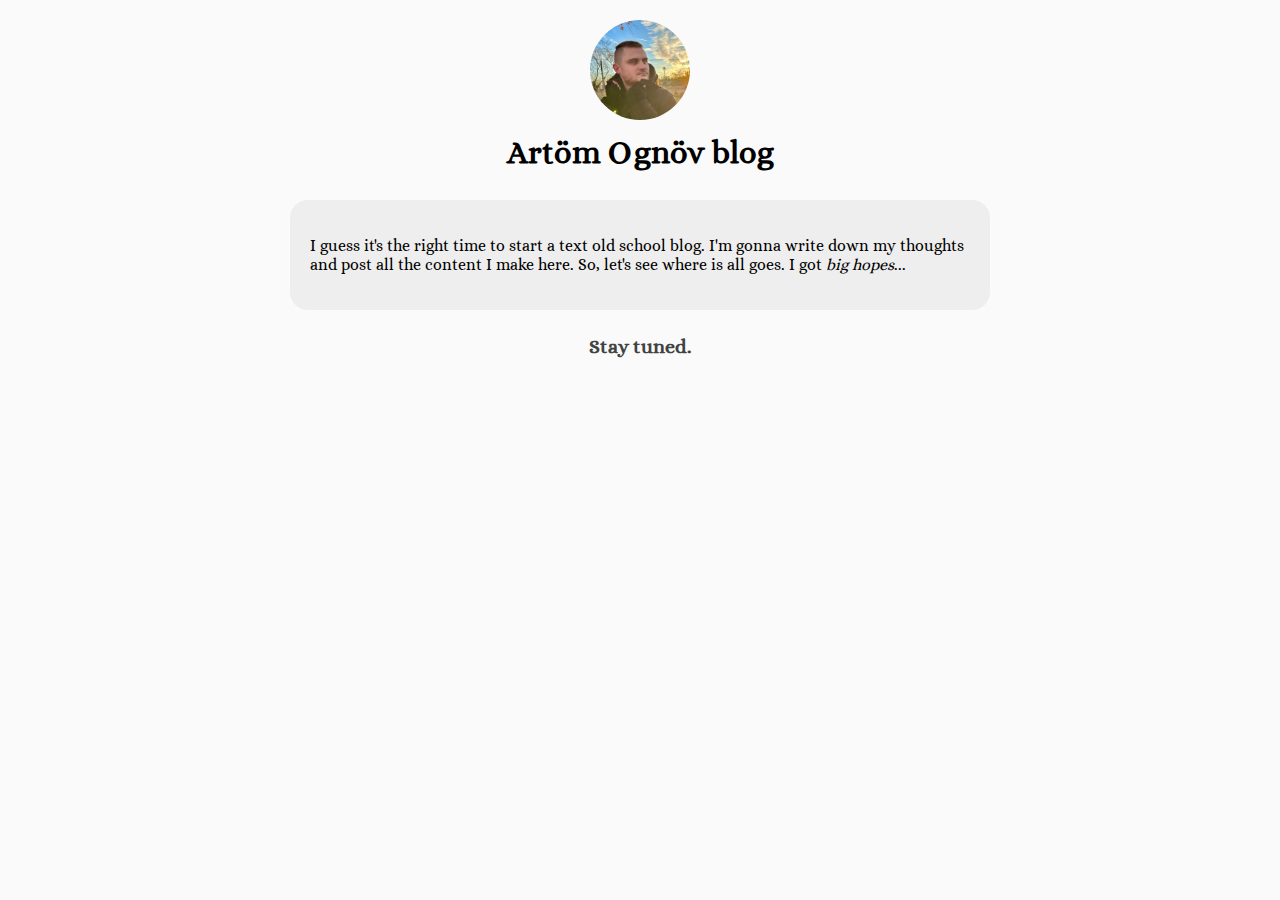
==== commit 22aae9b2: "Now it's blog" ====
--- a/index.html
+++ b/index.html
@@ -1,553 +1,46 @@
 <!DOCTYPE html>
-<html lang="en">
-  <head>
-    <meta charset="UTF-8" />
-    <meta http-equiv="X-UA-Compatible" content="IE=edge" />
-    <meta name="viewport" content="width=device-width, initial-scale=1.0" />
-    <title>Artöm Ognöv</title>
-    <link rel="stylesheet" href="style.css" />
-    <link rel="stylesheet" href="mediaqueries.css" />
-  </head>
-  <body>
-    <!-- NAVIGATION DESKTOP -->
-    <nav id="desktop-nav">
-      <div class="logo">Artöm Ognöv</div>
-      <div>
-        <ul class="nav-links">
-          <li><a href="#about">About</a></li>
-          <li><a href="#comics">Comics</a></li>
-          <li><a href="#games">Games</a></li>
-          <li><a href="#animation">Animation</a></li>
-          <li><a href="#contact">Contact</a></li>
-        </ul>
-      </div>
-    </nav>
+<html lang="ru">
+<head>
+    <meta charset="UTF-8">
+    <meta name="viewport" content="width=device-width, initial-scale=1.0">
+    <meta name="theme-color" id="theme-color" content="#ffffff">
+    <title>Artöm Ognöv blog</title>
+    <link rel="stylesheet" href="style.css">
+</head>
+<body>
+    <header>
+        <img src="images/avatar.jpeg" alt="Аватар" class="avatar">
+        <h1>Artöm Ognöv blog</h1>
+    </header>
+    
+    <main>
 
-    <!-- NAVIGATION MOBILE -->
-    <nav id="hamburger-nav">
-      <div class="logo">Artöm Ognöv</div>
-      <div class="hamburger-menu">
-        <div class="hamburger-icon" onclick="toggleMenu()">
-          <span></span>
-          <span></span>
-          <span></span>
-        </div>
-        <div class="menu-links">
-          <li><a href="#about" onclick="toggleMenu()">About</a></li>
-          <li><a href="#comics" onclick="toggleMenu()">Comics</a></li>
-          <li><a href="#games" onclick="toggleMenu()">Games</a></li>
-          <li><a href="#animation" onclick="toggleMenu()">Animation</a></li>
-          <li><a href="#contact" onclick="toggleMenu()">Contact</a></li>
-        </div>
-      </div>
-    </nav>
+        <!-- TEMPLATE -->
+        <!-- <article>
+            <h2></h2>
+            <p></p>
+            <blockquote></blockquote>
 
-    <!-- PROFILE SECTION -->
-    <section id="profile">
-      <!-- <div class="section__pic-container">
-        <img src="./images/avatar.jpg" alt="John Doe profile picture" class="avatar"/>
-      </div> -->
-      <div class="section__text">
-        <p class="section__text__title">Hi, I'm</p>
-        <h1 class="main-title">Artöm</h1>
+            <img src="images/avatar.jpeg">
+
+            <div>
+                <iframe frameBorder="0"
+                    src="" allowfullscreen></iframe>
+            </div>
+            <pre><code></code></pre>
+        </article> -->
+
+        <article>
+            <p>
+                I guess it's the right time to start a text old school blog. I'm gonna write down my thoughts and post all the content I make here. So, let's see where is all goes. I got <em>big hopes</em>...
+            </p>
+        </article>
         
-        <p class="typewrite" data-period="2000" data-type='[ "QA Engineer", "Game Developer", "Comic Artist", "Illustrator", "2D Animator" ]'></a>
+    </main>
 
-        <div class="btn-container">
-          <button
-            class="btn btn-color-2"
-            onclick="location.href='https://career.habr.com/artyomognyov'")"
-          >
-            Habr Career
-          </button>
-          <button class="btn btn-color-1" onclick="location.href='./#contact'">
-            Contact Info
-          </button>
-        </div>
-      </div>
-    </section>
-
-    <!-- ABOUT SECTION -->
-    <section id="about">
-      <p class="section__text__p1">Get To Know More</p>
-      <h1 class="section-title">About Me</h1>
-      <div class="section-container">
-        <div class="section__pic-container">
-          <img
-            src="./images/about_photo.jpg"
-            alt="Profile picture"
-            class="about-pic"
-          />
-        </div>
-        <div class="about-details-container">
-          <div class="about-containers">
-            <div class="details-container">
-              <img
-                src="./images/icons/work.png"
-                alt="Experience icon"
-                class="icon"
-              />
-              <h3>Experience</h3>
-              <p>5+ years <br />QA Engineer</p>
-            </div>
-            <div class="details-container">
-                <img
-                src="./images/icons/education.png"
-                alt="Education icon"
-                class="icon"
-              />
-              <h3>Education</h3>
-              <p>RSREU<br/>CG Artist and Animator</p>
-            </div>
-          </div>
-          <div class="text-container">
-            <p>
-                My name is Artöm Ognöv, I'm comic book artist, illustrator and game developer. This site is something like my portfolio.<br/><br/>
-                I'm open for paid collaborations and freelance projects. Anyway you can contact me via e-mail or Telegram. Let's make some great stuff!
-            </p>
-          </div>
-        </div>
-      </div>
-    </section>
-
-    <!-- EXPERIENCE SECTION -->
-    <!-- <section id="experience">
-      <p class="section__text__p1">Explore My</p>
-      <h1 class="section-title">Experience</h1>
-      <div class="experience-details-container">
-        <div class="about-containers">
-          <div class="details-container">
-            <h2 class="experience-sub-title">Frontend Development</h2>
-            <div class="article-container">
-              <article>
-                <img
-                  src="./assets/checkmark.png"
-                  alt="Experience icon"
-                  class="icon"
-                />
-                <div>
-                  <h3>HTML</h3>
-                  <p>Experienced</p>
-                </div>
-              </article>
-              <article>
-                <img
-                  src="./assets/checkmark.png"
-                  alt="Experience icon"
-                  class="icon"
-                />
-                <div>
-                  <h3>CSS</h3>
-                  <p>Experienced</p>
-                </div>
-              </article>
-              <article>
-                <img
-                  src="./assets/checkmark.png"
-                  alt="Experience icon"
-                  class="icon"
-                />
-                <div>
-                  <h3>SASS</h3>
-                  <p>Intermediate</p>
-                </div>
-              </article>
-              <article>
-                <img
-                  src="./assets/checkmark.png"
-                  alt="Experience icon"
-                  class="icon"
-                />
-                <div>
-                  <h3>JavaScript</h3>
-                  <p>Basic</p>
-                </div>
-              </article>
-              <article>
-                <img
-                  src="./assets/checkmark.png"
-                  alt="Experience icon"
-                  class="icon"
-                />
-                <div>
-                  <h3>TypeScript</h3>
-                  <p>Basic</p>
-                </div>
-              </article>
-              <article>
-                <img
-                  src="./assets/checkmark.png"
-                  alt="Experience icon"
-                  class="icon"
-                />
-                <div>
-                  <h3>Material UI</h3>
-                  <p>Intermediate</p>
-                </div>
-              </article>
-            </div>
-          </div>
-          <div class="details-container">
-            <h2 class="experience-sub-title">Frontend Development</h2>
-            <div class="article-container">
-              <article>
-                <img
-                  src="./assets/checkmark.png"
-                  alt="Experience icon"
-                  class="icon"
-                />
-                <div>
-                  <h3>PostgreSQL</h3>
-                  <p>Basic</p>
-                </div>
-              </article>
-              <article>
-                <img
-                  src="./assets/checkmark.png"
-                  alt="Experience icon"
-                  class="icon"
-                />
-                <div>
-                  <h3>Node JS</h3>
-                  <p>Intermediate</p>
-                </div>
-              </article>
-              <article>
-                <img
-                  src="./assets/checkmark.png"
-                  alt="Experience icon"
-                  class="icon"
-                />
-                <div>
-                  <h3>Express JS</h3>
-                  <p>Intermediate</p>
-                </div>
-              </article>
-              <article>
-                <img
-                  src="./assets/checkmark.png"
-                  alt="Experience icon"
-                  class="icon"
-                />
-                <div>
-                  <h3>Git</h3>
-                  <p>Intermediate</p>
-                </div>
-              </article>
-            </div>
-          </div>
-        </div>
-      </div>
-    </section> -->
-
-    <!-- COMICS SECTION -->
-    <section id="comics" class="comics">
-      <!-- <p class="section__text__p1">Browse My Recent</p> -->
-      <h1 class="section-title">Comics</h1>
-      <p class="section__text__p1">When I was 6 I was bitten by a radioactive comic book artist. Since then I can't stop drawing. I think comics are the most expressive medium in human history.</p>
-      <div class="experience-details-container">
-        <div class="about-containers">
-
-          <div class="details-container">
-            <div class="article-container">
-              <img
-                src="./images/comics/lighthouse/page 1.png"
-                alt="lighthouse"
-                class="project-img"
-              />
-            </div>
-            <h2 class="experience-sub-title project-title">Lighthouse</h2>
-            <p class="section__text__p2">A short comic strip based on the last unfinished story by Allan Edgar Poe. I love such dark and deep stories.</p>
-
-            <div class="btn-container">
-              <button
-                class="btn btn-color-2"
-                onclick="location.href='./images/comics/lighthouse/The_Lighthouse_by_Aryom_Ognyov.cbz'"
-              >
-                CBZ
-              </button>
-              <button
-                class="btn btn-color-2"
-                onclick="location.href='./images/comics/lighthouse/The_Lighthouse_by_Aryom_Ognyov.pdf'"
-              >
-                PDF
-              </button>
-            </div>
-          </div>
-
-          <div class="details-container">
-            <div class="article-container">
-              <img
-                src="./images/comics/girl_with_goat_eyes/Page 1.png"
-                alt="Project 2"
-                class="project-img"
-              />
-            </div>
-            <h2 class="experience-sub-title project-title">Girl With Goat Eyes</h2>
-            <p class="section__text__p2">This is my night dream captured in the comic. Don't give too much importance.</p>
-
-            <div class="btn-container">
-              <button
-                class="btn btn-color-2"
-                onclick="location.href='./images/comics/girl_with_goat_eyes/Girl_with_Goat_eyes_by_Artyom_Ognyov.cbz'"
-              >
-                CBZ
-              </button>
-              <button
-                class="btn btn-color-2"
-                onclick="location.href='./images/comics/girl_with_goat_eyes/Girl_with_Goat_eyes_by_Artyom_Ognyov.pdf'"
-              >
-                PDF
-              </button>
-            </div>
-          </div>
-
-          <div class="details-container">
-            <div class="article-container">
-              <img
-                src="./images/comics/klubnikin/klubnikin_01.png"
-                alt="lighthouse"
-                class="project-img"
-              />
-            </div>
-            <h2 class="experience-sub-title project-title">Клубникин</h2>
-            <p class="section__text__p2">Some dark story from your childhood. The script is written by stand-up comedian Alexey Platon.<br/><br/>(Work in progress)</p>
-
-          </div>
-
-        </div>
-      </div>
-
-      <div class="experience-details-container">
-        <div class="about-containers">
-
-          <div class="details-container">
-            <div class="article-container">
-              <img
-                src="./images/comics/perduck/perduck_preview.png"
-                alt="perduck"
-                class="project-img"
-              />
-            </div>
-            <h2 class="experience-sub-title project-title">PerDuck</h2>
-            <p class="section__text__p2">A series of comic strips about a spontaneously combustible duck. The script is written by stand-up comedian Alexey Platon.</p>
-
-            <div class="btn-container">
-              <button
-                class="btn btn-color-2"
-                onclick="location.href='./images/comics/perduck/Perduck_1_by_Artyom_Ognyov_and_Alexey_Platon.cbz'"
-              >
-                CBZ (Part 1)
-              </button>
-              <button
-                class="btn btn-color-2"
-                onclick="location.href='./images/comics/perduck/Perduck_2_by_Artyom_Ognyov_and_Alexey_Platon.cbz'"
-              >
-                CBZ (Part 2)
-              </button>
-            </div>
-          </div>
-
-        </div>
-      </div>
-    </section>
-
-    <!-- GAMES SECTION -->
-    <section id="games" class="games">
-        <h1 class="section-title">Games</h1>
-        <p class="section__text__p1">I love making games. You probably won't like them, because I make them primarily for myself. But this is of course up to you.</p>
-
-        <div class="experience-details-container">
-            <div class="about-containers">
-
-              <div class="details-container">
-                  <div class="article-container">
-                    <img
-                      src="./images/games/erar_banner_1.png"
-                      alt="erarchtoor"
-                      class="project-img"
-                    />
-                  </div>
-                  <h2 class="experience-sub-title project-title">Ерархтур</h2>
-                    <p class="section__text__p2">Тебе удалось всё-таки пробраться в ДК Ерархтура ночью чтобы изучить тайны которые скрывает его подвал. А может быть и Мамэ...<br/><br/>(Work in progress)</p>
-
-                  <div class="btn-container">
-                    <button
-                      class="btn btn-color-2"
-                      onclick="location.href='./games/erarchtoor/erar.html'"
-                    >
-                      Play Online (Desktop only)
-                    </button>
-                    <button
-                      class="btn btn-color-2"
-                      onclick="location.href='https://github.com/artyomognyov/erarchtoor'"
-                    >
-                      Github (Sourcecode)
-                    </button>
-                  </div>
-                </div>
-
-            </div>
-          </div>
-
-
-        <div class="experience-details-container">
-          <div class="about-containers">
-
-            <div class="details-container">
-              <div class="article-container">
-                <img
-                  src="./images/games/increment_1.png"
-                  alt="increment"
-                  class="project-img"
-                />
-              </div>
-              <h2 class="experience-sub-title project-title">Increment</h2>
-              <p class="section__text__p2">A story about the fragility of human memories and about things that are better forgotten forever. The game is under heavy development. Beta is coming.</p>
-
-              <div class="btn-container">
-                <button
-                  class="btn btn-color-2"
-                  onclick="location.href='https://gitlab.com/artyom.ognyov/increment'"
-                >
-                  GitLab (Sourcecode)
-                </button>
-              </div>
-            </div>
-
-            <div class="details-container">
-              <div class="article-container">
-                <img
-                  src="./images/games/temple_1.png"
-                  alt="Project 2"
-                  class="project-img"
-                />
-              </div>
-              <h2 class="experience-sub-title project-title">Temple</h2>
-              <p class="section__text__p2">You are lost in the temple. Leaving the temple is finding yourself.</p>
-
-              <div class="btn-container">
-                <button
-                  class="btn btn-color-2"
-                  onclick="location.href='https://anar.itch.io/temple'"
-                >
-                  ITCH.IO (Windows)
-                </button>
-              </div>
-            </div>
-
-            <div class="details-container">
-              <div class="article-container">
-                <img
-                  src="./images/games/cashew_1.jpg"
-                  alt="Project 3"
-                  class="project-img"
-                />
-              </div>
-              <h2 class="experience-sub-title project-title">Cashew</h2>
-              <p class="section__text__p2">An old-school text-based roguelike with a dark story and puzzles. The project is frozen.</p>
-
-              <div class="btn-container">
-                <button
-                  class="btn btn-color-2"
-                  onclick="location.href='https://gitlab.com/artyom.ognyov/cashew'"
-                >
-                  GitLab (Sourcecode)
-                </button>
-              </div>
-            </div>
-
-          </div>
-        </div>
-
-      </section>
-
-    <!-- ANIMATION SECTION -->
-    <section id="animation" class="animation">
-        <h1 class="section-title">Animation</h1>
-        <p class="section__text__p1">I like animation. And I like making animated movies. But it can be too hard sometimes.</p>
-        <div class="experience-details-container">
-          <div class="about-containers">
-            <div class="details-container">
-              <div class="article-container">
-                <iframe class="project-img" title="vimeo-player" src="https://player.vimeo.com/video/566380696?h=3011b3e9e9" width="640" height="360" frameborder="0"    allowfullscreen></iframe>
-              </div>
-              <h2 class="experience-sub-title project-title">Wish You Were Here (Animatiic)</h2>
-              <p class="section__text__p2">My graduation project based on the song by Pink Floyd "Wish You Were Here". The main subject of the work is "Visual solution for animated film".</p>
-
-            </div>
-            <div class="details-container">
-              <div class="article-container">
-                <iframe class="project-img" title="vimeo-player" src="https://player.vimeo.com/video/342187336?h=a6c587b68f" width="640" height="360" frameborder="0"    allowfullscreen></iframe>
-              </div>
-              <h2 class="experience-sub-title project-title">The Sheep Man's Christmas</h2>
-              <p class="section__text__p2">Study work within the course on 2D animation based on the story "The Sheep Man's Christmas" by Japanese writer Haruki Murakami.</p>
-
-            </div>
-          </div>
-        </div>
-      </section>
-
-
-    <!-- CONTACT SECTION -->
-
-    <section id="contact">
-      <p class="section__text__p1">Stay tuned</p>
-      <h1 class="section-title">Contact Me</h1>
-      <div class="contact-info-upper-container">
-        <a class="contact-info-container" href="mailto:artyom.ognyov@icloud.com">
-          <img
-            src="./images/icons/mail.png"
-            alt="email icon"
-            class="icon contact-icon"
-          />
-        </a>
-
-        <a class="contact-info-container" href="https://t.me/artyomognyov">
-            <img
-              src="./images/icons/telegram.png"
-              alt="telegram icon"
-              class="icon contact-icon"
-            />
-          </a>
-
-          <a class="contact-info-container" href="http://linkedin.com/in/artöm-ognöv-0980051b0">
-            <img
-              src="./images/icons/linkedin.png"
-              alt="linkedin icon"
-              class="icon contact-icon"
-            />
-          </a>
-
-          <!-- <a class="contact-info-container" href="https://www.behance.net/artyomognyov">
-            <img
-              src="./images/icons/behance.png"
-              alt="behance icon"
-              class="icon contact-icon"
-            />
-          </a> -->
-
-          <a class="contact-info-container" href="https://www.youtube.com/channel/UCqDuFODwMZjMfNaMQkDaqhQ">
-            <img
-              src="./images/icons/youtube.png"
-              alt="youtube icon"
-              class="icon contact-icon"
-            />
-          </a>
-
-          <a class="contact-info-container" href="https://vimeo.com/artyomognyov">
-            <img
-              src="./images/icons/vimeo.png"
-              alt="vimeo icon"
-              class="icon contact-icon"
-            />
-          </a>
-
-      </div>
-    </section>
-    <footer>
-      <p>Copyright &#169; Artöm Ognöv. All Rights Reserved.</p>
-    </footer>
+    <h3>
+        Stay tuned.
+    </h3>
     <script src="script.js"></script>
-  </body>
+</body>
 </html>
--- a/style.css
+++ b/style.css
@@ -1,629 +1,118 @@
-/* GENERAL */
-
-/* @import url('https://fonts.googleapis.com/css2?family=IBM+Plex+Mono:ital,wght@0,100;0,200;0,300;0,400;0,500;0,600;0,700;1,100;1,200;1,300;1,400;1,500;1,600;1,700&display=swap'); */
+@media (prefers-color-scheme: dark) {
+    :root {
+        --bg-color: #000;
+        --text-color: #FAFAFA;
+        --post-bg: #212121;
+        --quote-bg: #424242;
+        --border-color: #424242;
+    }
+}
+@media (prefers-color-scheme: light) {
+    :root {
+        --bg-color: #fafafa;
+        --text-color: #000;
+        --post-bg: #EEEEEE;
+        --quote-bg: #E0E0E0;
+        --border-color: #E0E0E0;
+    }
+}
 
 @font-face {
-  font-family: "Mono";
-  src: url("./fonts/JetBrainsMono-Medium.ttf");
-}
-
-* {
-  margin: 0;
-  padding: 0;
+    font-family: 'Alice';
+    src: url('fonts/Alice-Regular.ttf') format('truetype');
+    font-weight: normal;
+    font-style: normal;
 }
 
 body {
-  font-family: "Mono", monospace;
-  /* font-weight: 400; */
-  /* font-style: bold; */
-  background-color: #282828;
+    background-color: var(--bg-color);
+    color: var(--text-color);
+    font-family: 'Alice', sans-serif;
+    margin: 0;
+    padding: 20px;
+    display: flex;
+    flex-direction: column;
+    align-items: center;
 }
 
-html {
-  scroll-behavior: smooth;
-}
-
-h1, h2, h3, p {
-  color: #ebdbb2;
-  cursor: default;
-}
-
-/* TRANSITION */
-
-a,
-.btn {
-  transition: all 300ms ease;
-}
-
-/* TYPEWRITE */
-
-.typewrite {
-  font-size: 2rem;
-  padding-bottom: 2rem;
-}
-
-/* DESKTOP NAV */
-
-nav,
-.nav-links {
-  display: flex;
-}
-
-nav {
-  justify-content: space-around;
-  align-items: center;
-  height: 17vh;
-}
-
-.nav-links {
-  gap: 1rem;
-  list-style: none;
-  font-size: 1rem;
-}
-
-a {
-  color: #A89984;
-  padding: 0 1rem;
-  text-decoration: none;
-  background-color: #282828;
-  box-shadow: 0.5rem 0.5rem #282828;
-}
-
-a:hover {
-  color: #282828;
-  background-color: #ebdbb2;
-  box-shadow: 0.5rem 0.5rem #1d2021;
-}
-
-.logo {
-  font-size: 2rem;
-  color:#A89984;
-}
-
-.logo:hover {
-  cursor: default;
-}
-
-.logo-subpage {
-  font-size: 1rem;
-  color:#A89984;
-  padding: 0 1rem;
-  align-items: first baseline;
-  background-color: #282828;
-  box-shadow: 0.5rem 0.5rem #282828;
-
-}
-
-.logo-subpage:hover {
-  color:#ebdbb2;
-  cursor: pointer;
-  color: #282828;
-  background-color: #ebdbb2;
-  box-shadow: 0.5rem 0.5rem #1d2021;
-}
-
-/* HAMBURGER MENU */
-
-#hamburger-nav {
-  display: none;
-}
-
-.hamburger-menu {
-  position: relative;
-  display: inline-block;
-}
-
-.hamburger-icon {
-  display: flex;
-  flex-direction: column;
-  justify-content: space-between;
-  height: 24px;
-  width: 30px;
-  cursor: pointer;
-}
-
-.hamburger-icon span {
-  width: 100%;
-  height: 2px;
-  background-color: #A89984;
-  transition: all 0.3 ease-in-out;
-}
-
-.menu-links {
-  position: absolute;
-  top: 150%;
-  right: -200%;
-  background-color: #282828;
-  box-shadow: 0.5rem 0.5rem #1d2021;
-  width: fit-content;
-  max-height: 0;
-  overflow: hidden;
-  transition: all 0.3 ease-in-out;
-
-  /* color: #ebdbb2;
-  background-color: #282828;
-  box-shadow: 0.5rem 0.5rem #1d2021; */
-}
-
-.menu-links a {
-  display: block;
-  padding: 10px;
-  text-align: center;
-  font-size: 1.5rem;
-  color: #A89984;
-  text-decoration: none;
-  transition: all 0.3 ease-in-out;
-}
-
-.menu-links a:hover {
-  color: #282828;
-}
-
-.menu-links li {
-  list-style: none;
-}
-
-.menu-links.open {
-  max-height: 300px;
-  border: #ebdbb2 0.1rem solid;
-}
-
-.hamburger-icon.open span:first-child {
-  transform: rotate(45deg) translate(10px, 5px);
-}
-
-.hamburger-icon.open span:nth-child(2) {
-  opacity: 0;
-}
-
-.hamburger-icon.open span:last-child {
-  transform: rotate(-45deg) translate(10px, -5px);
-}
-
-.hamburger-icon span:first-child {
-  transform: none;
-}
-
-.hamburger-icon span:first-child {
-  opacity: 1;
-}
-
-.hamburger-icon span:first-child {
-  transform: none;
-}
-
-/* SECTIONS */
-
-section {
-  padding-top: 4vh;
-  height: 96vh;
-  margin: 0 10rem;
-  box-sizing: border-box;
-  min-height: fit-content;
-}
-
-.section-container {
-  display: flex;
-}
-
-/* PROFILE SECTION */
-
-#profile {
-  display: flex;
-  justify-content: center;
-  gap: 5rem;
-  height: 80vh;
-}
-
-.section__pic-container {
-  display: flex;
-  height: 400px;
-  width: 400px;
-  margin: auto 0;
+header {
+    text-align: center;
+    margin-bottom: 20px;
 }
 
 .avatar {
-  box-shadow: 0.5rem 0.5rem #1d2021;
-  border: #ebdbb2 0.1rem solid;
-  border-radius: 50%;
+    width: 100px;
+    height: 100px;
+    border-radius: 50%;
+    object-fit: cover;
 }
 
-.section__text {
-  align-self: center;
-  text-align: center;
+h1 {
+    margin: 10px 0;
 }
 
-.section__text p {
-  font-weight: 600;
+h3 {
+    font-size: 20px;
+    color: #424242;
 }
 
-.section__text__p1 {
-  text-align: center;
-}
-
-.section__text__title {
-  text-align: center;
-  font-size: 2rem;
-}
-
-.section__text__p2 {
-  text-align: center;
-  margin-bottom: 1rem;
-}
-
-.main-title {
-  font-size: 8rem;
-  text-align: center;
-}
-
-.section-title {
-  font-size: 2rem;
-  text-align: center;
-  margin-bottom: 1rem;
-}
-
-#socials-container {
-  display: flex;
-  justify-content: center;
-  margin-top: 1rem;
-  gap: 1rem;
-}
-
-/* ICONS */
-
-.icon {
-  cursor: pointer;
-  height: 2rem;
-}
-
-/* BUTTONS */
-
-.btn-container {
-  display: flex;
-  justify-content: center;
-  gap: 1rem;
-}
-
-.btn {
-  font-family: "Mono", monospace;
-  transition: all 300ms ease;
-  padding: 1rem;
-  width: 8rem;
-  color: #ebdbb2;
-  border: #ebdbb2 0.1rem solid;
-  background-color: #282828;
-  box-shadow: 0.5rem 0.5rem #1d2021;
-}
-
-.btn:hover {
-  cursor: pointer;
-  background: #ebdbb2;
-  color: #282828;
-  box-shadow: 0.5rem 0.5rem #1d2021;
-}
-
-.btn-container {
-  gap: 1rem;
-}
-
-/* ABOUT SECTION */
-
-#about {
-  position: relative;
-}
-
-.about-containers {
-  gap: 2rem;
-  margin-bottom: 2rem;
-  margin-top: 2rem;
-}
-
-.about-details-container {
-  justify-content: center;
-  flex-direction: column;
-}
-
-.about-containers,
-.about-details-container {
-  display: flex;
-}
-
-.about-pic {
-  /* border-radius: 50%; */
-  border: #ebdbb2 0.1rem solid;
-  box-shadow: 0.5rem 0.5rem #1d2021;
-}
-
-.arrow {
-  position: absolute;
-  right: -5rem;
-  bottom: 2.5rem;
-}
-
-.details-container {
-  transition: all 300ms ease;
-  padding: 1.5rem;
-  flex: 1;
-  background: #282828;
-  /* border-radius: 2rem; */
-  border: #ebdbb2 0.1rem solid;
-  /* border-color: rgb(163, 163, 163); */
-  box-shadow: 0.5rem 0.5rem #1d2021;
-  text-align: center;
-}
-
-.details-container:hover {
-  /* color: #282828; */
-  /* background: #ebdbb2; */
-  scale: 1.05;
-  box-shadow: 0.5rem 0.5rem #1d2021;
-
-}
-
-.details-container:hover h3,
-.details-container:hover p,
-.details-container:hover img {
-  /* color:#282828; */
-  cursor:default;
-}
-
-.section-container {
-  gap: 4rem;
-  height: 80%;
-}
-
-.section__pic-container {
-  height: 400px;
-  width: 400px;
-  margin: auto 0;
-}
-
-/* EXPERIENCE SECTION */
-
-#experience {
-  position: relative;
-}
-
-.experience-sub-title {
-  color: #ebdbb2;
-  font-weight: 600;
-  font-size: 1.75rem;
-  margin-bottom: 2rem;
-}
-
-.experience-details-container {
-  display: flex;
-  justify-content: center;
-  flex-direction: column;
-}
-
-.article-container {
-  display: flex;
-  flex-wrap: wrap;
-  text-align: initial;
-  flex-wrap: wrap;
-  flex-direction: row;
-  gap: 2.5rem;
-  justify-content: space-around;
+main {
+    width: 100%;
+    max-width: 700px;
 }
 
 article {
-  display: flex;
-  width: 10rem;
-  justify-content: space-around;
-  gap: 0.5rem;
+    background: var(--post-bg);
+    padding: 20px;
+    border-radius: 2vmin;
+    margin-bottom: 5px;
 }
 
-article .icon {
-  cursor: default;
+article h2 {
+    margin-top: 0;
 }
 
-/* PROJECTS SECTION */
-
-#projects {
-  position: relative;
+article img {
+    width: 100%;
+    border-radius: 2vmin;
+    margin-bottom: 10px;
 }
 
-.project-img {
-  width: 90%;
-  height: 90%;
+article div {
+    position: relative;
+    width: 100%;
+    padding-bottom: 56.25%;
+    margin-bottom: 10px;
+    overflow: hidden;
+    border-radius: 2vmin;
+    background: var(--border-color);
 }
 
-.project-title {
-  margin: 1rem;
-  color: #ebdbb2;
+article div iframe{
+    position: absolute;
+    width: 100%;
+    height: 100%;
+    top: 0;
+    left: 0;
 }
 
-.img-zoom {
-  transition: all 300ms ease;
+pre {
+    background: #000;
+    color: #E0E0E0;
+    padding: 10px;
+    border-radius: 2vmin;
+    overflow-x: auto;
 }
 
-.img-zoom:hover {
-  scale: 1.05;
+blockquote {
+    background: var(--quote-bg);
+    padding: 10px;
+    border-radius: 1vmin;
+    font-style: italic;
 }
 
-/* CONTACT */
-
-#contact {
-  display: flex;
-  justify-content: center;
-  flex-direction: column;
-  height: 70vh;
-}
-
-.contact-info-upper-container {
-  display: flex;
-  justify-content: center;
-  /* border-radius: 2rem; */
-  border: #ebdbb2 0.1rem solid;
-  border-color: rgb(163, 163, 163);
-  background: #282828;
-  box-shadow: 0.5rem 0.5rem #1d2021;
-  margin: auto auto;
-  margin-top: 1rem;
-  margin-bottom: 1rem;
-  /* padding: 0.5rem; */
-}
-
-.contact-info-container {
-  display: flex;
-  align-items: center;
-  justify-content: center;
-  gap: 0.5rem;
-  margin: 1rem;
-}
-
-.contact-info-container p {
-  font-size: larger;
-}
-
-a.contact-info-container:hover {
-  background-color: #282828;
-  box-shadow: none;
-}
-
-.contact-icon {
-  /* cursor: default; */
-}
-
-/* .email-icon {
-  height: 2.5rem;
-} */
-
-/* FOOTER SECTION */
-
-footer {
-  height: 26vh;
-  margin: 0 1rem;
-}
-
-footer p {
-  text-align: center;
-}
-
-/* GALLRTY SCROLL */
-
-.gallery {
-  width: fit-content;
-  height: min-content;
-  /* margin: 40px auto; */
-  /* border: 1px solid black; */
-  overflow-x: auto;
-  overflow-y: hidden;
-  display: flex;
-  
-  /* Specifies the scroll behaviour in the container */
-  scroll-snap-type: x mandatory;
-}
-
-.gallery-image {
-  /* Specifies the snap alignment of the elements */
-  scroll-snap-align: center;  
-  flex: 0 0 500px;
-  margin: 40px 20px;
-  padding: 20px;
-  background: #DDD;
-  display: flex;
-  align-items: center;
-  justify-content: center;
-  border-radius: 5px;
-}
-
-.gallery-image > img {
-  /* flex: 0 1 auto; */
-}
-
-/* DIFFER COLORS */
-
-.comics .details-container,
-.comics .project-img {
-  border: #8ec07c 0.1rem solid;
-  /* box-shadow: 0.5rem 0.5rem #458588; */
-}
-
-.comics h1,
-.comics h2,
-.comics p {
-  color: #8ec07c;
-}
-
-.comics .btn {
-  font-family: "Mono", monospace;
-  transition: all 300ms ease;
-  padding: 1rem;
-  width: 8rem;
-  color: #8ec07c;
-  border: #8ec07c 0.1rem solid;
-  background-color: #282828;
-  box-shadow: 0.5rem 0.5rem #1d2021;
-}
-
-.comics .btn:hover {
-  cursor: pointer;
-  background: #8ec07c;
-  color: #282828;
-  box-shadow: 0.5rem 0.5rem #1d2021;
-}
-
-
-
-.animation .details-container {
-  border: #fabd2f 0.1rem solid;
-  box-shadow: 0.5rem 0.5rem #1d2021;
-}
-
-.animation h1,
-.animation h2,
-.animation p {
-  color: #fabd2f;
-}
-
-.animation .btn {
-  font-family: "Mono", monospace;
-  transition: all 300ms ease;
-  padding: 1rem;
-  width: 8rem;
-  color: #fabd2f;
-  border: #fabd2f 0.1rem solid;
-  background-color: #282828;
-  box-shadow: 0.5rem 0.5rem #1d2021;
-}
-
-.animation .btn:hover {
-  cursor: pointer;
-  background: #fabd2f;
-  color: #282828;
-  box-shadow: 0.5rem 0.5rem #1d2021;
-}
-
-
-
-.games .details-container,
-.games .project-img {
-  border: #fb4934 0.1rem solid;
-  box-shadow: 0.5rem 0.5rem #1d2021;
-}
-
-.games h1,
-.games h2,
-.games p {
-  color: #fb4934;
-}
-
-.games .btn {
-  font-family: "Mono", monospace;
-  transition: all 300ms ease;
-  padding: 1rem;
-  width: 8rem;
-  color: #fb4934;
-  border: #fb4934 0.1rem solid;
-  background-color: #282828;
-  box-shadow: 0.5rem 0.5rem #1d2021;
-}
-
-.games .btn:hover {
-  cursor: pointer;
-  background: #fb4934;
-  color: #282828;
-  box-shadow: 0.5rem 0.5rem #1d2021;
+@media (max-width: 600px) {
+    body {
+        padding: 10px;
+    }
 }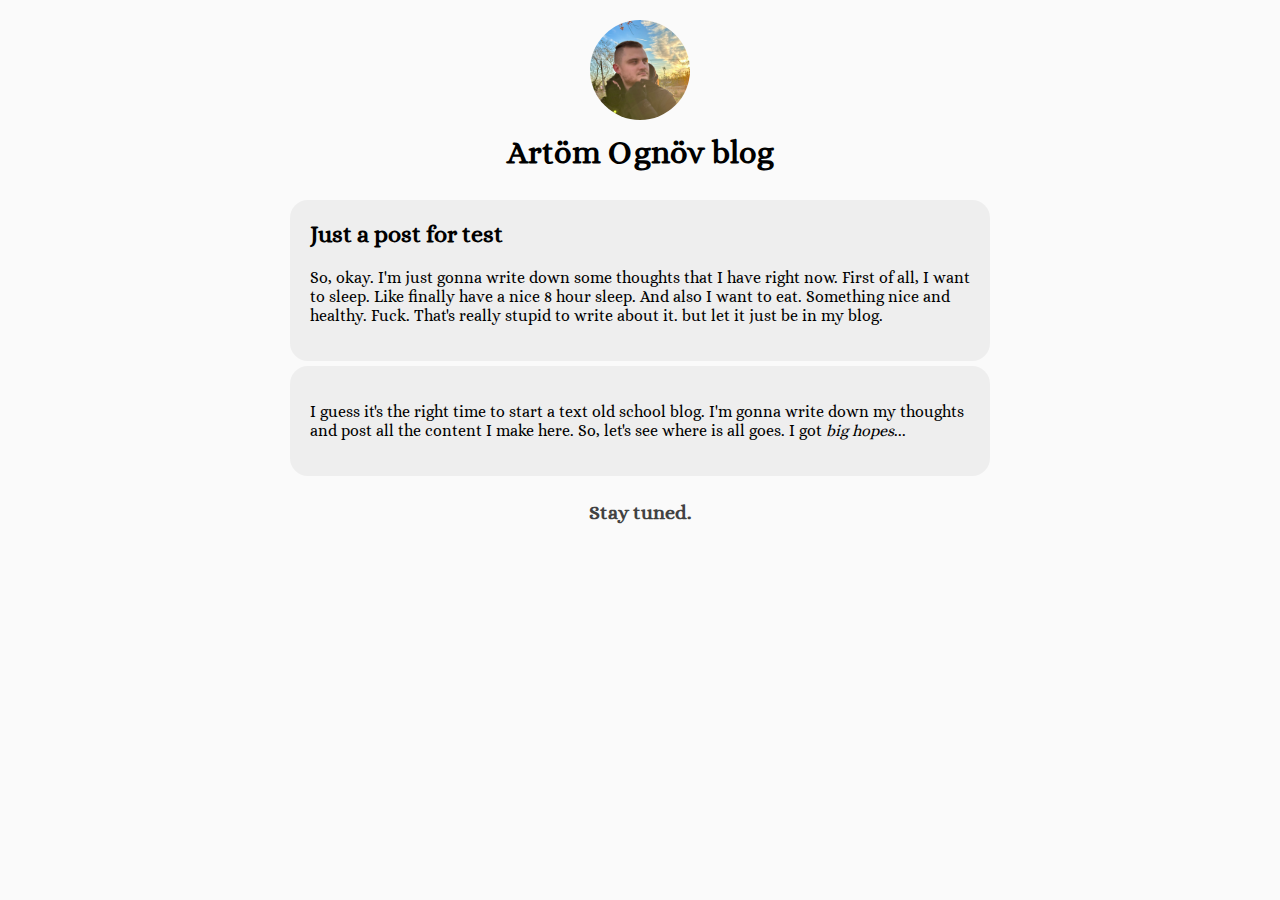
==== commit ea0d6c4e: "Update index.html" ====
--- a/index.html
+++ b/index.html
@@ -29,6 +29,13 @@
             </div>
             <pre><code></code></pre>
         </article> -->
+        
+        <article>
+            <h2>Just a post for test</h2>
+            <p>
+                So, okay. I'm just gonna write down some thoughts that I have right now. First of all, I want to sleep. Like finally have a nice 8 hour sleep. And also I want to eat. Something nice and healthy. Fuck. That's really stupid to write about it. but let it just be in my blog.
+            </p>
+        </article>
 
         <article>
             <p>
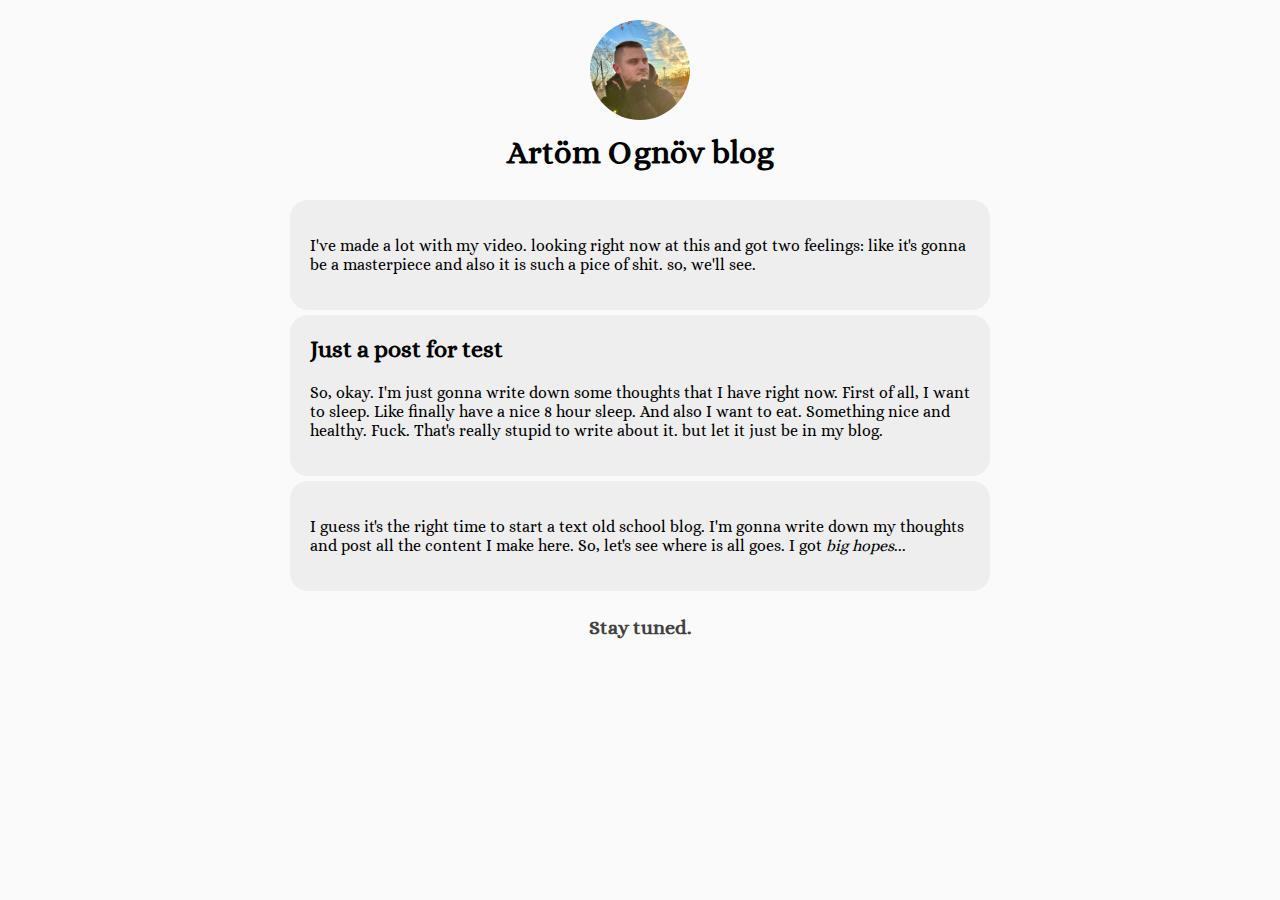
==== commit 3522225f: "Update index.html" ====
--- a/index.html
+++ b/index.html
@@ -31,6 +31,12 @@
         </article> -->
         
         <article>
+            <p>
+                I've made a lot with my video. looking right now at this and got two feelings: like it's gonna be a masterpiece and also it is such a pice of shit. so, we'll see.
+            </p>
+        </article>
+        
+        <article>
             <h2>Just a post for test</h2>
             <p>
                 So, okay. I'm just gonna write down some thoughts that I have right now. First of all, I want to sleep. Like finally have a nice 8 hour sleep. And also I want to eat. Something nice and healthy. Fuck. That's really stupid to write about it. but let it just be in my blog.
